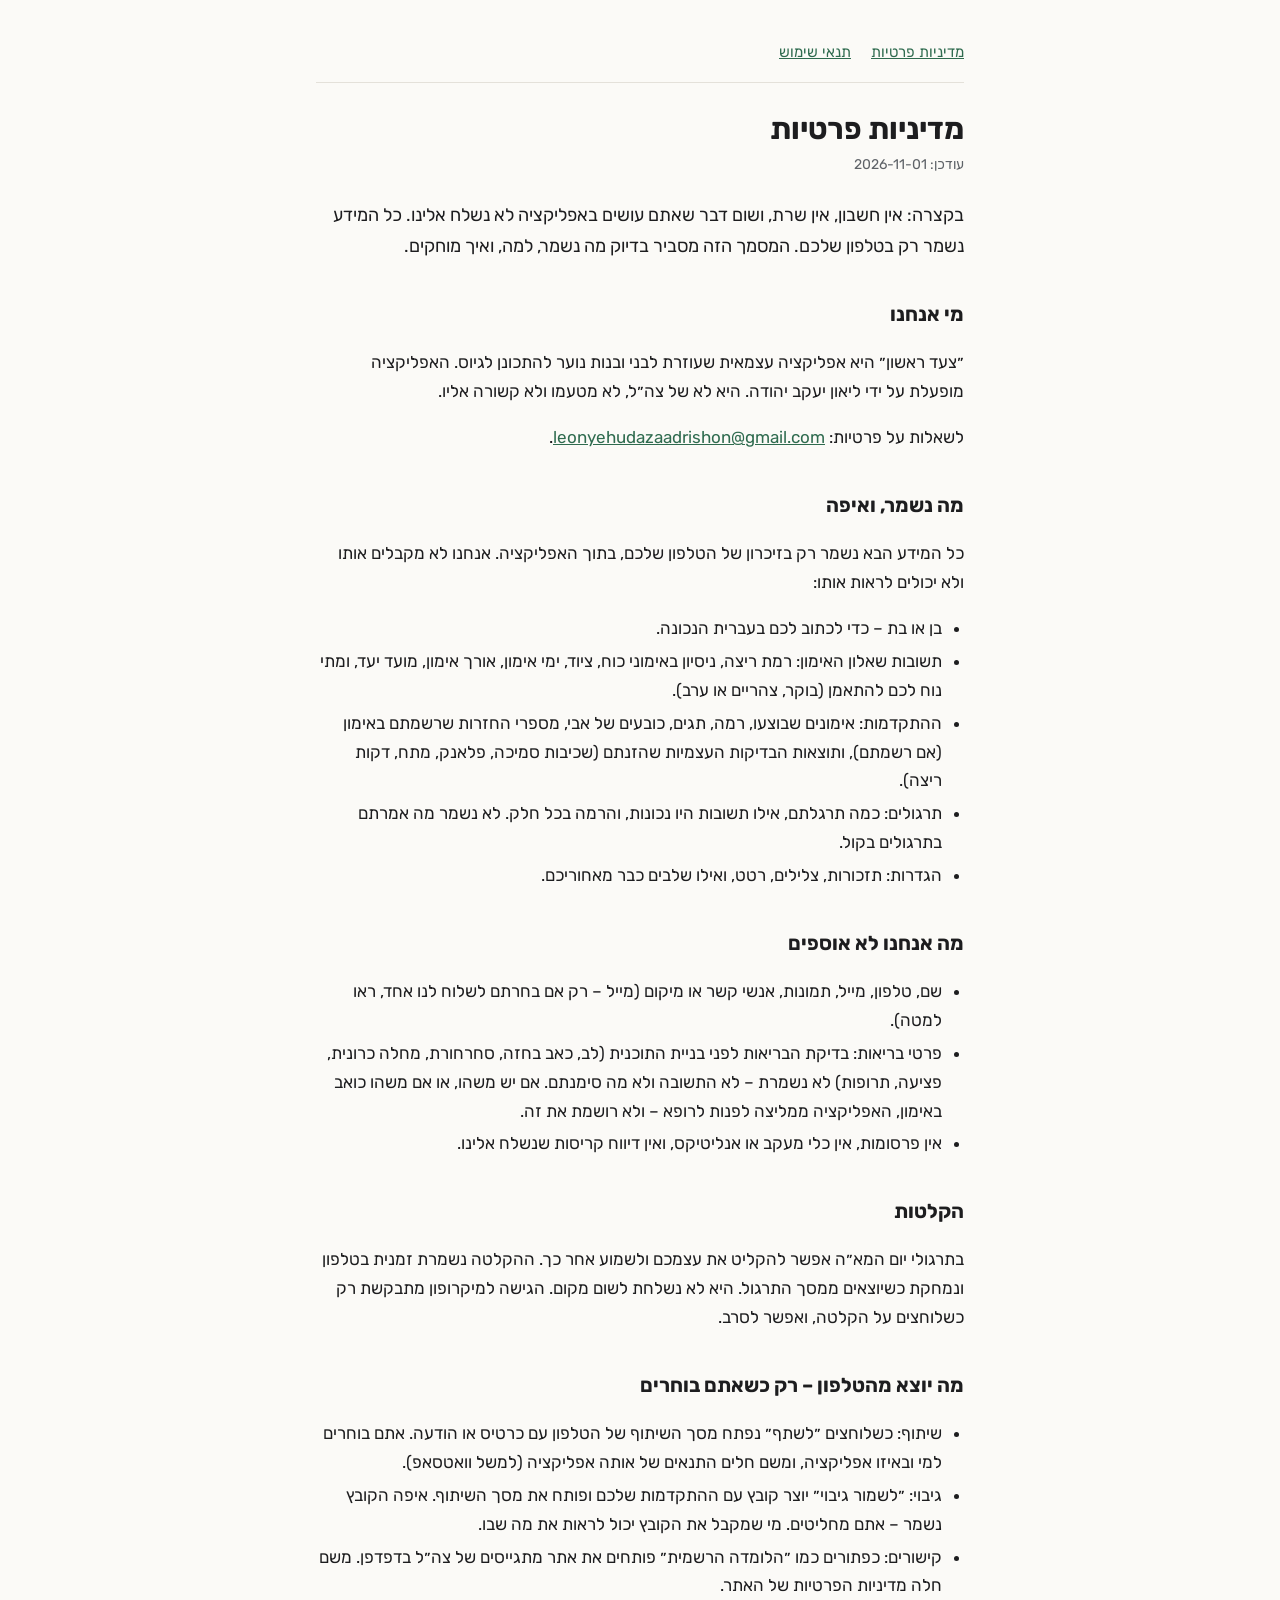
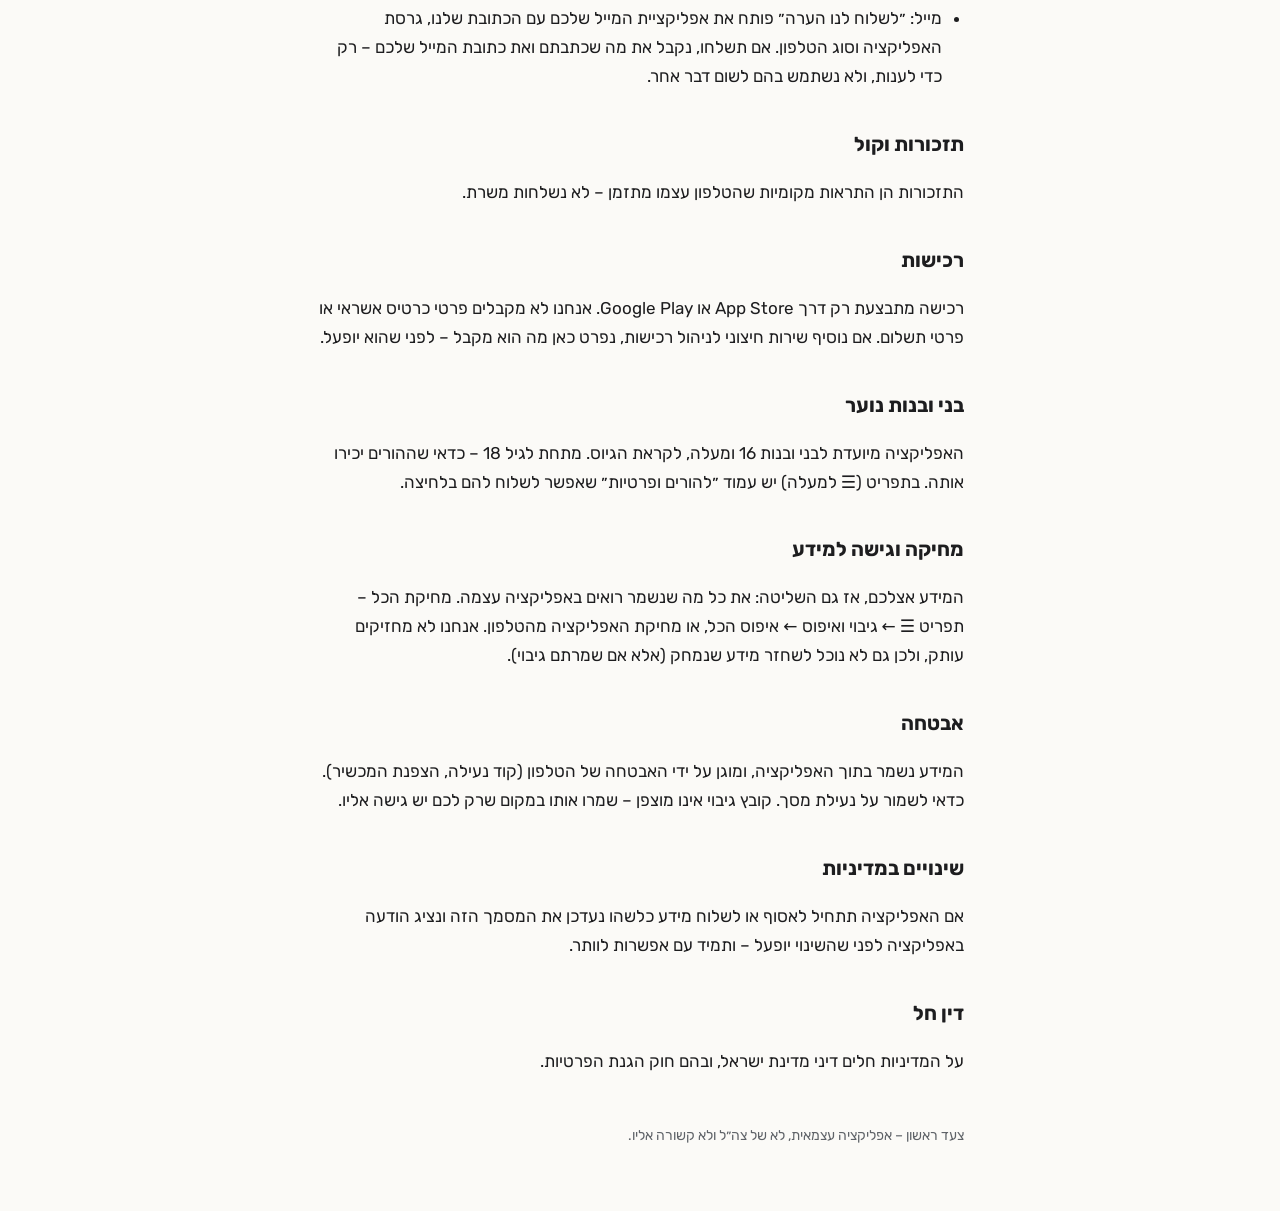
==== index.html @ a30f4726 "Add files via upload" ====
<!doctype html>
<!-- Generated from app/src/data/legal.ts by app/scripts/export-legal.ts – edit there, not here. -->
<html lang="he" dir="rtl">
<head>
<meta charset="utf-8">
<meta name="viewport" content="width=device-width, initial-scale=1">
<title>מדיניות פרטיות – צעד ראשון</title>
<link rel="preconnect" href="https://fonts.googleapis.com">
<link href="https://fonts.googleapis.com/css2?family=Rubik:wght@400;700&display=swap" rel="stylesheet">
<style>:root{--bg:#fbfaf7;--text:#1d1d1f;--muted:#5f6368;--line:#e4e1da;--accent:#2f6b4f}
@media (prefers-color-scheme:dark){:root{--bg:#141414;--text:#ececec;--muted:#a0a0a0;--line:#2c2c2c;--accent:#7fc4a1}}
*{box-sizing:border-box}body{margin:0;background:var(--bg);color:var(--text);font:17px/1.7 "Rubik",system-ui,sans-serif;overflow-wrap:anywhere}
main{max-width:680px;margin:0 auto;padding:40px 16px 64px}h1{font-size:30px;line-height:1.2;margin:0 0 6px}
h2{font-size:20px;margin:36px 0 8px}.meta{color:var(--muted);font-size:14px;margin:0 0 24px}.intro{font-size:18px}
nav{display:flex;gap:20px;font-size:15px;padding-bottom:16px;border-bottom:1px solid var(--line);margin-bottom:28px}
a{color:var(--accent)}ul{padding-inline-start:22px}li{margin:4px 0}footer{margin-top:48px;color:var(--muted);font-size:14px}</style>
</head>
<body>
<main>
<nav><a href="./">מדיניות פרטיות</a><a href="terms.html">תנאי שימוש</a></nav>
<h1>מדיניות פרטיות</h1>
<p class="meta">עודכן: 2026-11-01</p>
<p class="intro">בקצרה: אין חשבון, אין שרת, ושום דבר שאתם עושים באפליקציה לא נשלח אלינו. כל המידע נשמר רק בטלפון שלכם. המסמך הזה מסביר בדיוק מה נשמר, למה, ואיך מוחקים.</p>
<h2>מי אנחנו</h2>
<p>״צעד ראשון״ היא אפליקציה עצמאית שעוזרת לבני ובנות נוער להתכונן לגיוס. האפליקציה מופעלת על ידי ליאון יעקב יהודה. היא לא של צה״ל, לא מטעמו ולא קשורה אליו.</p>
<p>לשאלות על פרטיות: <a href="mailto:leonyehudazaadrishon@gmail.com">leonyehudazaadrishon@gmail.com</a>.</p>
<h2>מה נשמר, ואיפה</h2>
<p>כל המידע הבא נשמר רק בזיכרון של הטלפון שלכם, בתוך האפליקציה. אנחנו לא מקבלים אותו ולא יכולים לראות אותו:</p>
<ul><li>בן או בת – כדי לכתוב לכם בעברית הנכונה.</li><li>תשובות שאלון האימון: רמת ריצה, ניסיון באימוני כוח, ציוד, ימי אימון, אורך אימון, מועד יעד, ומתי נוח לכם להתאמן (בוקר, צהריים או ערב).</li><li>ההתקדמות: אימונים שבוצעו, רמה, תגים, כובעים של אבי, מספרי החזרות שרשמתם באימון (אם רשמתם), ותוצאות הבדיקות העצמיות שהזנתם (שכיבות סמיכה, פלאנק, מתח, דקות ריצה).</li><li>תרגולים: כמה תרגלתם, אילו תשובות היו נכונות, והרמה בכל חלק. לא נשמר מה אמרתם בתרגולים בקול.</li><li>הגדרות: תזכורות, צלילים, רטט, ואילו שלבים כבר מאחוריכם.</li></ul>
<h2>מה אנחנו לא אוספים</h2>
<ul><li>שם, טלפון, מייל, תמונות, אנשי קשר או מיקום (מייל – רק אם בחרתם לשלוח לנו אחד, ראו למטה).</li><li>פרטי בריאות: בדיקת הבריאות לפני בניית התוכנית (לב, כאב בחזה, סחרחורת, מחלה כרונית, פציעה, תרופות) לא נשמרת – לא התשובה ולא מה סימנתם. אם יש משהו, או אם משהו כואב באימון, האפליקציה ממליצה לפנות לרופא – ולא רושמת את זה.</li><li>אין פרסומות, אין כלי מעקב או אנליטיקס, ואין דיווח קריסות שנשלח אלינו.</li></ul>
<h2>הקלטות</h2>
<p>בתרגולי יום המא״ה אפשר להקליט את עצמכם ולשמוע אחר כך. ההקלטה נשמרת זמנית בטלפון ונמחקת כשיוצאים ממסך התרגול. היא לא נשלחת לשום מקום. הגישה למיקרופון מתבקשת רק כשלוחצים על הקלטה, ואפשר לסרב.</p>
<h2>מה יוצא מהטלפון – רק כשאתם בוחרים</h2>
<ul><li>שיתוף: כשלוחצים ״לשתף״ נפתח מסך השיתוף של הטלפון עם כרטיס או הודעה. אתם בוחרים למי ובאיזו אפליקציה, ומשם חלים התנאים של אותה אפליקציה (למשל וואטסאפ).</li><li>גיבוי: ״לשמור גיבוי״ יוצר קובץ עם ההתקדמות שלכם ופותח את מסך השיתוף. איפה הקובץ נשמר – אתם מחליטים. מי שמקבל את הקובץ יכול לראות את מה שבו.</li><li>קישורים: כפתורים כמו ״הלומדה הרשמית״ פותחים את אתר מתגייסים של צה״ל בדפדפן. משם חלה מדיניות הפרטיות של האתר.</li><li>מייל: ״לשלוח לנו הערה״ פותח את אפליקציית המייל שלכם עם הכתובת שלנו, גרסת האפליקציה וסוג הטלפון. אם תשלחו, נקבל את מה שכתבתם ואת כתובת המייל שלכם – רק כדי לענות, ולא נשתמש בהם לשום דבר אחר.</li></ul>
<h2>תזכורות וקול</h2>
<p>התזכורות הן התראות מקומיות שהטלפון עצמו מתזמן – לא נשלחות משרת.</p>
<h2>רכישות</h2>
<p>רכישה מתבצעת רק דרך App Store או Google Play. אנחנו לא מקבלים פרטי כרטיס אשראי או פרטי תשלום. אם נוסיף שירות חיצוני לניהול רכישות, נפרט כאן מה הוא מקבל – לפני שהוא יופעל.</p>
<h2>בני ובנות נוער</h2>
<p>האפליקציה מיועדת לבני ובנות 16 ומעלה, לקראת הגיוס. מתחת לגיל 18 – כדאי שההורים יכירו אותה. בתפריט (☰ למעלה) יש עמוד ״להורים ופרטיות״ שאפשר לשלוח להם בלחיצה.</p>
<h2>מחיקה וגישה למידע</h2>
<p>המידע אצלכם, אז גם השליטה: את כל מה שנשמר רואים באפליקציה עצמה. מחיקת הכל – תפריט ☰ ← גיבוי ואיפוס ← איפוס הכל, או מחיקת האפליקציה מהטלפון. אנחנו לא מחזיקים עותק, ולכן גם לא נוכל לשחזר מידע שנמחק (אלא אם שמרתם גיבוי).</p>
<h2>אבטחה</h2>
<p>המידע נשמר בתוך האפליקציה, ומוגן על ידי האבטחה של הטלפון (קוד נעילה, הצפנת המכשיר). כדאי לשמור על נעילת מסך. קובץ גיבוי אינו מוצפן – שמרו אותו במקום שרק לכם יש גישה אליו.</p>
<h2>שינויים במדיניות</h2>
<p>אם האפליקציה תתחיל לאסוף או לשלוח מידע כלשהו נעדכן את המסמך הזה ונציג הודעה באפליקציה לפני שהשינוי יופעל – ותמיד עם אפשרות לוותר.</p>
<h2>דין חל</h2>
<p>על המדיניות חלים דיני מדינת ישראל, ובהם חוק הגנת הפרטיות.</p>
<footer>צעד ראשון – אפליקציה עצמאית, לא של צה״ל ולא קשורה אליו.</footer>
</main>
</body>
</html>
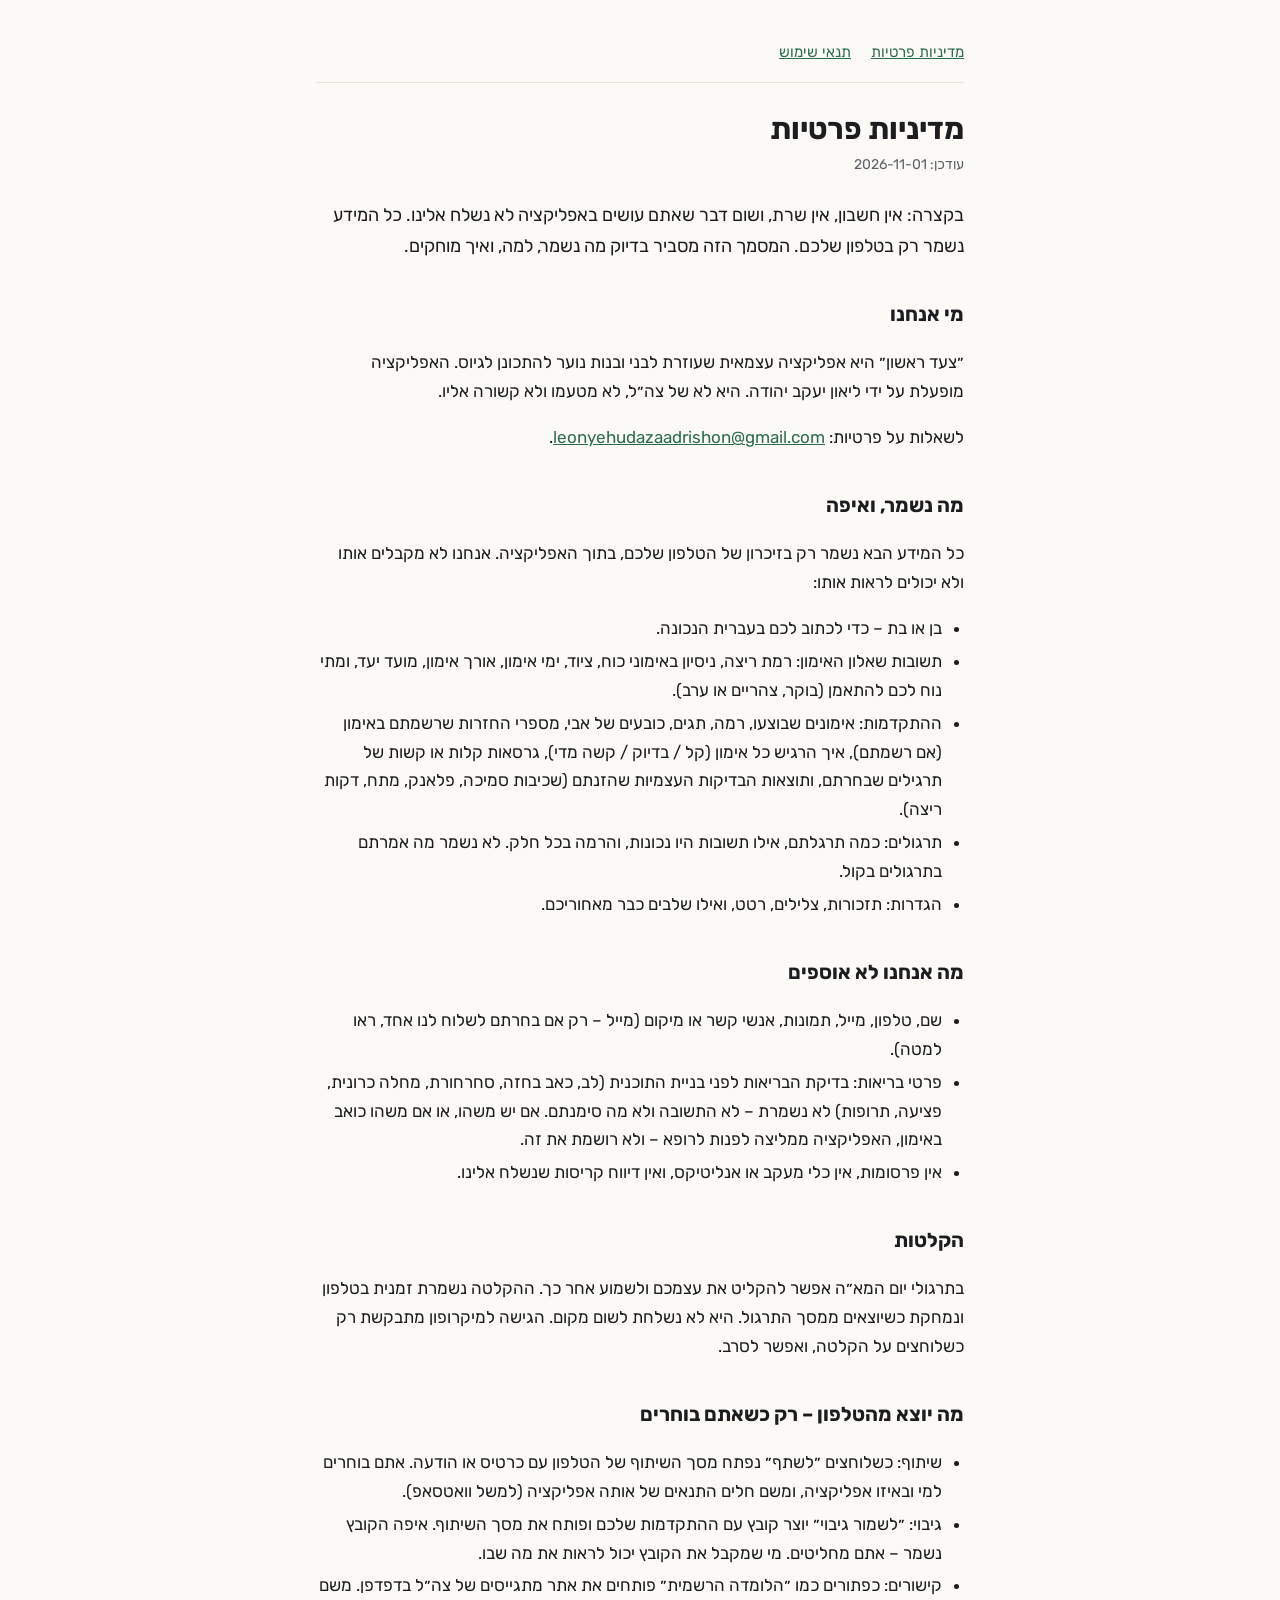
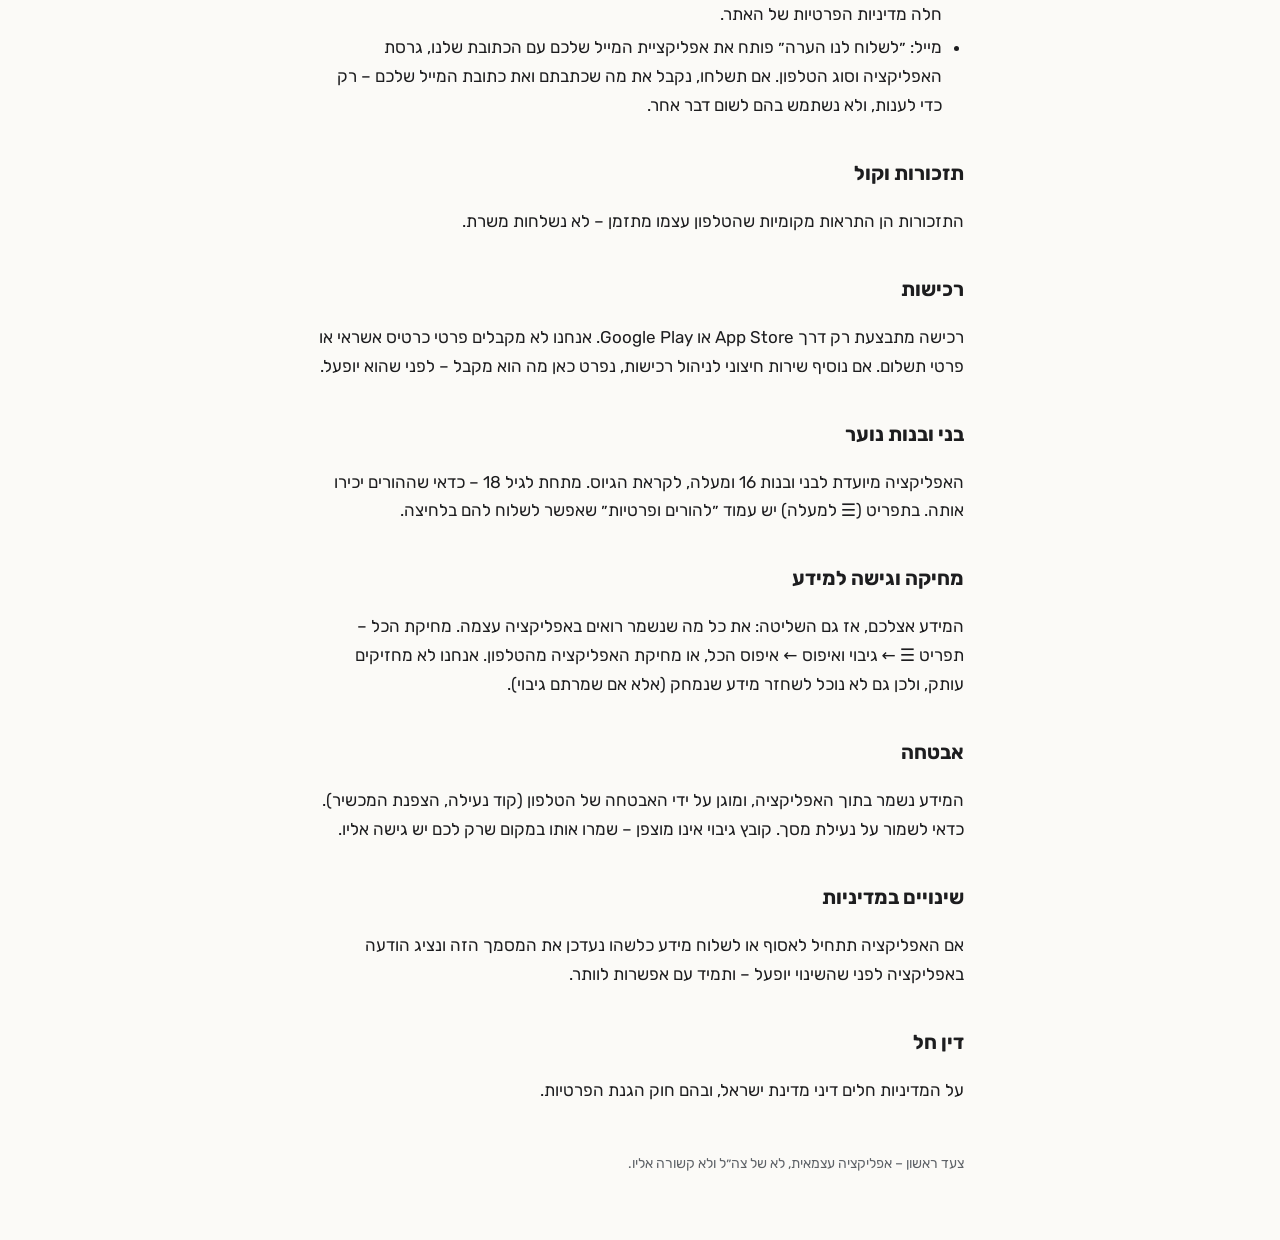
==== commit df85c950: "Add files via upload" ====
--- a/index.html
+++ b/index.html
@@ -26,7 +26,7 @@
 <p>לשאלות על פרטיות: <a href="mailto:leonyehudazaadrishon@gmail.com">leonyehudazaadrishon@gmail.com</a>.</p>
 <h2>מה נשמר, ואיפה</h2>
 <p>כל המידע הבא נשמר רק בזיכרון של הטלפון שלכם, בתוך האפליקציה. אנחנו לא מקבלים אותו ולא יכולים לראות אותו:</p>
-<ul><li>בן או בת – כדי לכתוב לכם בעברית הנכונה.</li><li>תשובות שאלון האימון: רמת ריצה, ניסיון באימוני כוח, ציוד, ימי אימון, אורך אימון, מועד יעד, ומתי נוח לכם להתאמן (בוקר, צהריים או ערב).</li><li>ההתקדמות: אימונים שבוצעו, רמה, תגים, כובעים של אבי, מספרי החזרות שרשמתם באימון (אם רשמתם), ותוצאות הבדיקות העצמיות שהזנתם (שכיבות סמיכה, פלאנק, מתח, דקות ריצה).</li><li>תרגולים: כמה תרגלתם, אילו תשובות היו נכונות, והרמה בכל חלק. לא נשמר מה אמרתם בתרגולים בקול.</li><li>הגדרות: תזכורות, צלילים, רטט, ואילו שלבים כבר מאחוריכם.</li></ul>
+<ul><li>בן או בת – כדי לכתוב לכם בעברית הנכונה.</li><li>תשובות שאלון האימון: רמת ריצה, ניסיון באימוני כוח, ציוד, ימי אימון, אורך אימון, מועד יעד, ומתי נוח לכם להתאמן (בוקר, צהריים או ערב).</li><li>ההתקדמות: אימונים שבוצעו, רמה, תגים, כובעים של אבי, מספרי החזרות שרשמתם באימון (אם רשמתם), איך הרגיש כל אימון (קל / בדיוק / קשה מדי), גרסאות קלות או קשות של תרגילים שבחרתם, ותוצאות הבדיקות העצמיות שהזנתם (שכיבות סמיכה, פלאנק, מתח, דקות ריצה).</li><li>תרגולים: כמה תרגלתם, אילו תשובות היו נכונות, והרמה בכל חלק. לא נשמר מה אמרתם בתרגולים בקול.</li><li>הגדרות: תזכורות, צלילים, רטט, ואילו שלבים כבר מאחוריכם.</li></ul>
 <h2>מה אנחנו לא אוספים</h2>
 <ul><li>שם, טלפון, מייל, תמונות, אנשי קשר או מיקום (מייל – רק אם בחרתם לשלוח לנו אחד, ראו למטה).</li><li>פרטי בריאות: בדיקת הבריאות לפני בניית התוכנית (לב, כאב בחזה, סחרחורת, מחלה כרונית, פציעה, תרופות) לא נשמרת – לא התשובה ולא מה סימנתם. אם יש משהו, או אם משהו כואב באימון, האפליקציה ממליצה לפנות לרופא – ולא רושמת את זה.</li><li>אין פרסומות, אין כלי מעקב או אנליטיקס, ואין דיווח קריסות שנשלח אלינו.</li></ul>
 <h2>הקלטות</h2>
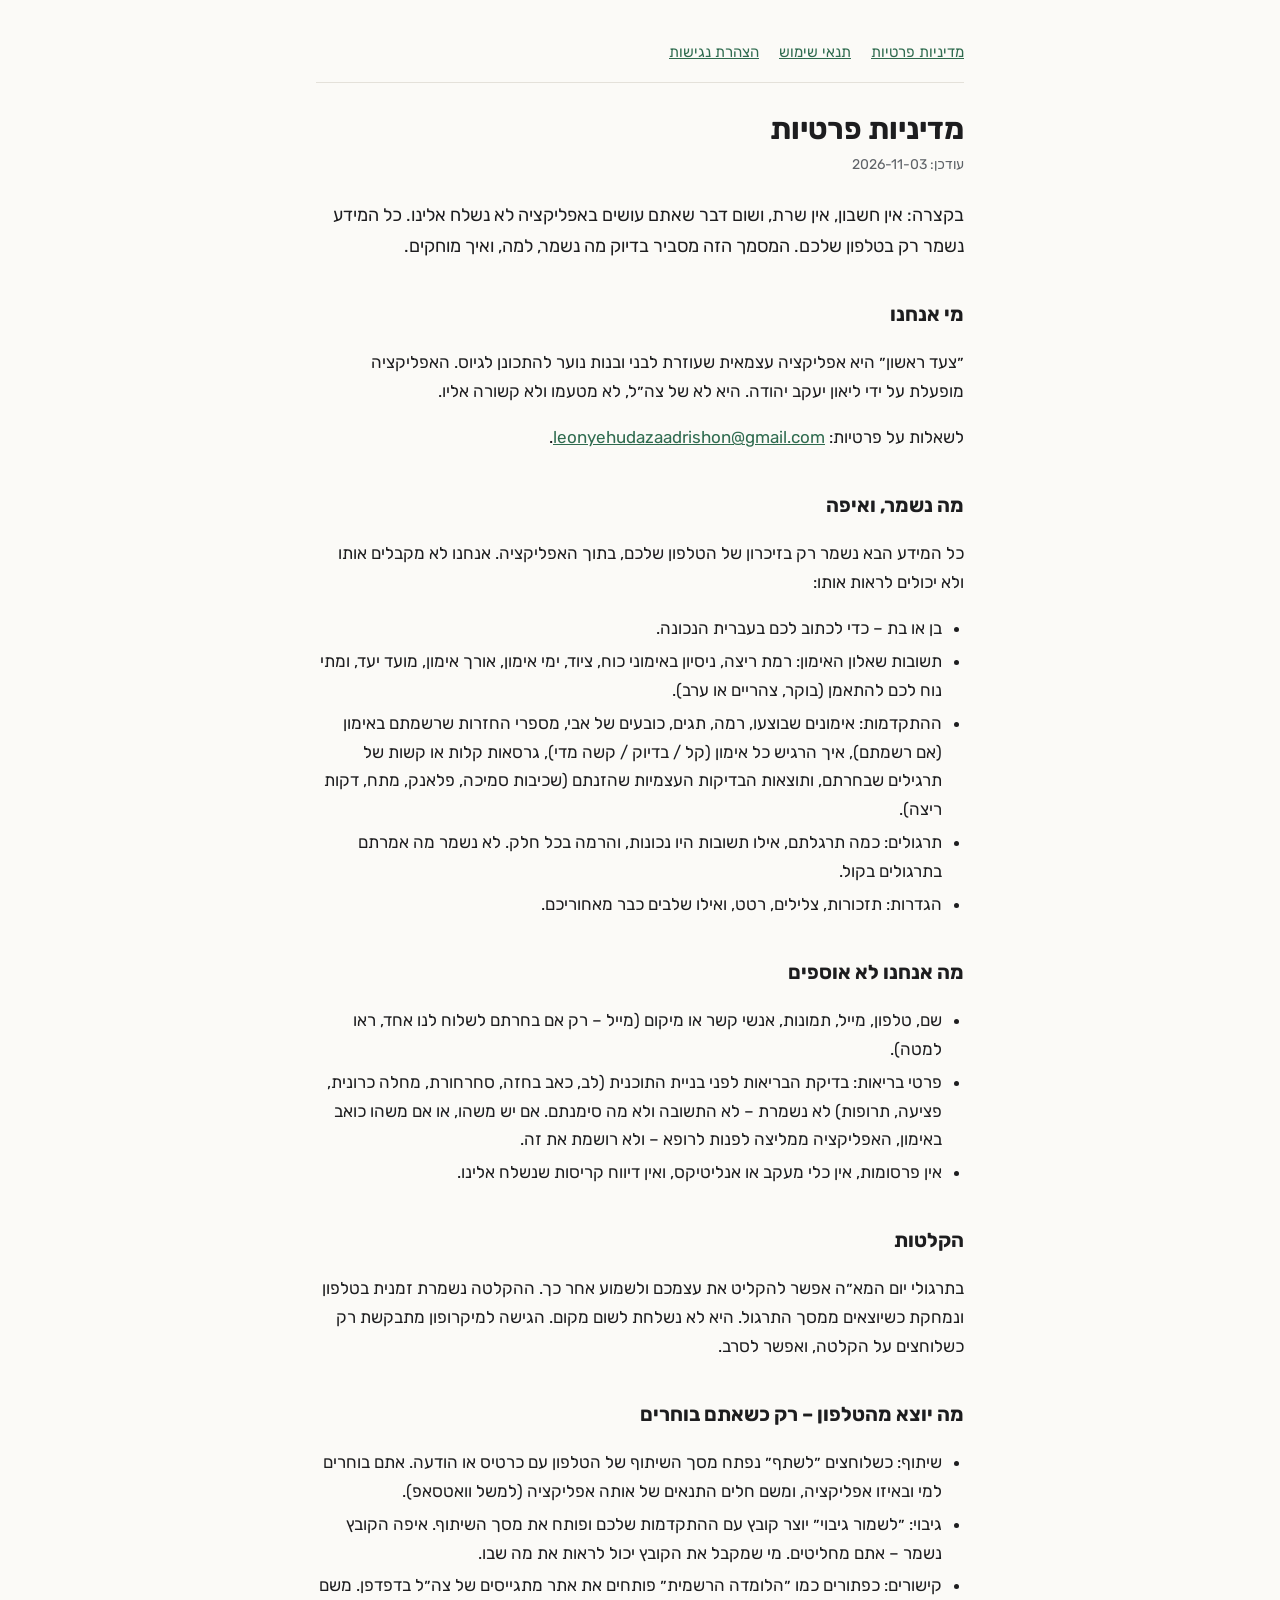
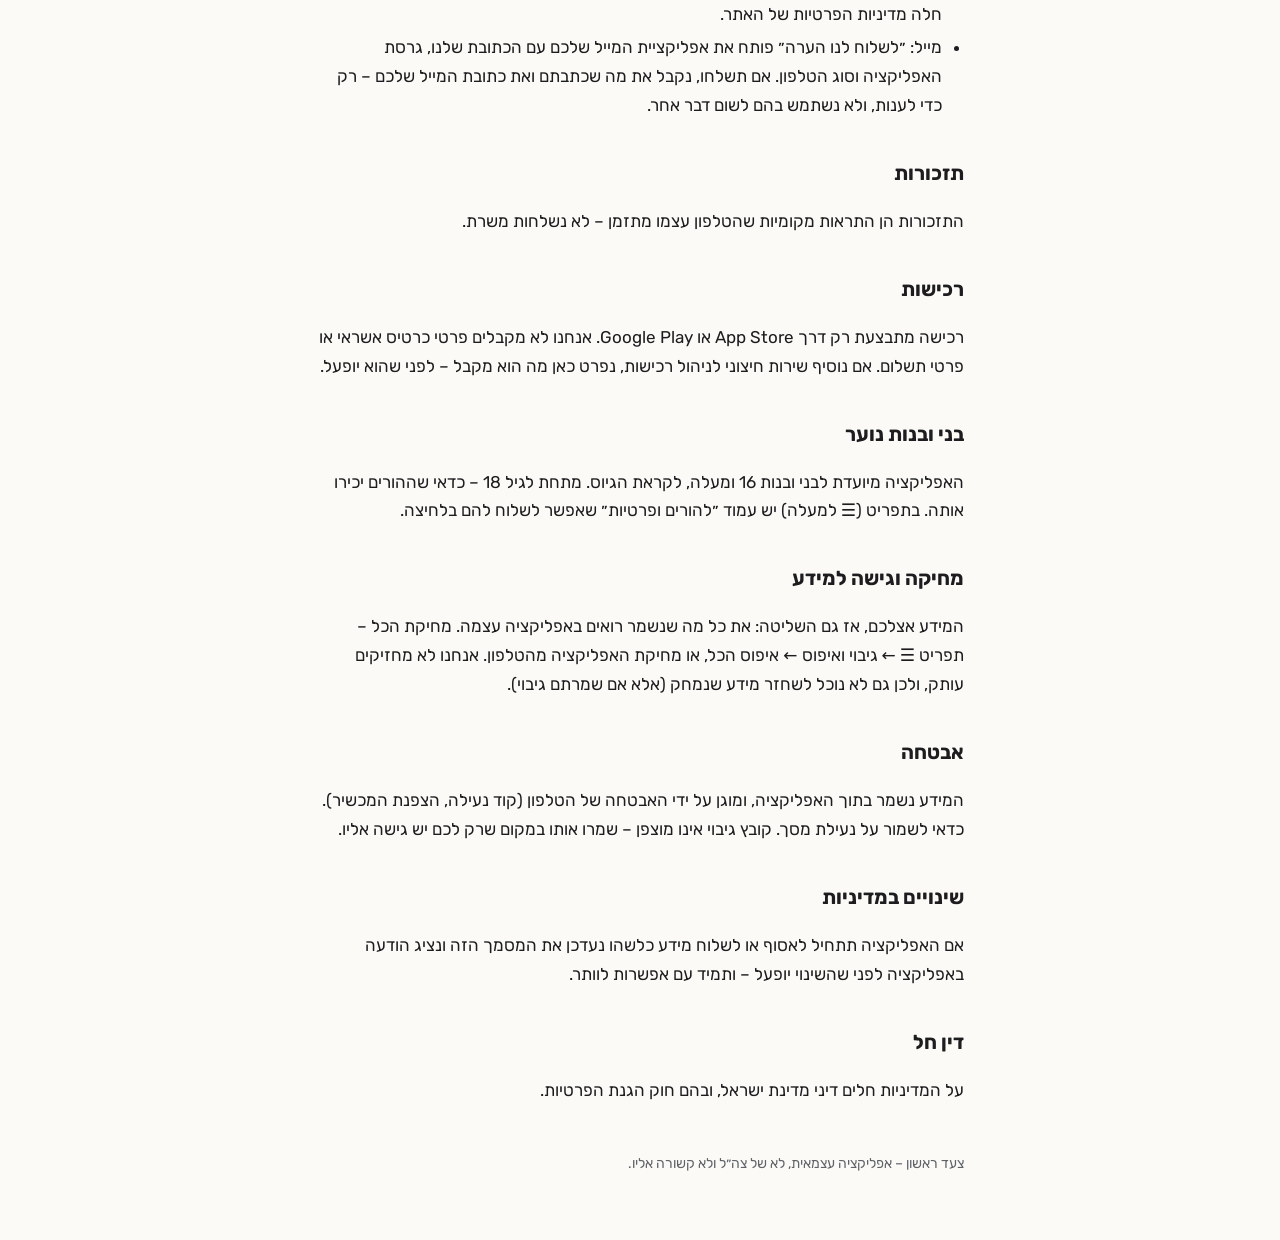
==== commit 63a7d2e2: "Add files via upload" ====
--- a/index.html
+++ b/index.html
@@ -17,9 +17,9 @@
 </head>
 <body>
 <main>
-<nav><a href="./">מדיניות פרטיות</a><a href="terms.html">תנאי שימוש</a></nav>
+<nav><a href="./">מדיניות פרטיות</a><a href="terms.html">תנאי שימוש</a><a href="accessibility.html">הצהרת נגישות</a></nav>
 <h1>מדיניות פרטיות</h1>
-<p class="meta">עודכן: 2026-11-01</p>
+<p class="meta">עודכן: 2026-11-03</p>
 <p class="intro">בקצרה: אין חשבון, אין שרת, ושום דבר שאתם עושים באפליקציה לא נשלח אלינו. כל המידע נשמר רק בטלפון שלכם. המסמך הזה מסביר בדיוק מה נשמר, למה, ואיך מוחקים.</p>
 <h2>מי אנחנו</h2>
 <p>״צעד ראשון״ היא אפליקציה עצמאית שעוזרת לבני ובנות נוער להתכונן לגיוס. האפליקציה מופעלת על ידי ליאון יעקב יהודה. היא לא של צה״ל, לא מטעמו ולא קשורה אליו.</p>
@@ -33,7 +33,7 @@
 <p>בתרגולי יום המא״ה אפשר להקליט את עצמכם ולשמוע אחר כך. ההקלטה נשמרת זמנית בטלפון ונמחקת כשיוצאים ממסך התרגול. היא לא נשלחת לשום מקום. הגישה למיקרופון מתבקשת רק כשלוחצים על הקלטה, ואפשר לסרב.</p>
 <h2>מה יוצא מהטלפון – רק כשאתם בוחרים</h2>
 <ul><li>שיתוף: כשלוחצים ״לשתף״ נפתח מסך השיתוף של הטלפון עם כרטיס או הודעה. אתם בוחרים למי ובאיזו אפליקציה, ומשם חלים התנאים של אותה אפליקציה (למשל וואטסאפ).</li><li>גיבוי: ״לשמור גיבוי״ יוצר קובץ עם ההתקדמות שלכם ופותח את מסך השיתוף. איפה הקובץ נשמר – אתם מחליטים. מי שמקבל את הקובץ יכול לראות את מה שבו.</li><li>קישורים: כפתורים כמו ״הלומדה הרשמית״ פותחים את אתר מתגייסים של צה״ל בדפדפן. משם חלה מדיניות הפרטיות של האתר.</li><li>מייל: ״לשלוח לנו הערה״ פותח את אפליקציית המייל שלכם עם הכתובת שלנו, גרסת האפליקציה וסוג הטלפון. אם תשלחו, נקבל את מה שכתבתם ואת כתובת המייל שלכם – רק כדי לענות, ולא נשתמש בהם לשום דבר אחר.</li></ul>
-<h2>תזכורות וקול</h2>
+<h2>תזכורות</h2>
 <p>התזכורות הן התראות מקומיות שהטלפון עצמו מתזמן – לא נשלחות משרת.</p>
 <h2>רכישות</h2>
 <p>רכישה מתבצעת רק דרך App Store או Google Play. אנחנו לא מקבלים פרטי כרטיס אשראי או פרטי תשלום. אם נוסיף שירות חיצוני לניהול רכישות, נפרט כאן מה הוא מקבל – לפני שהוא יופעל.</p>
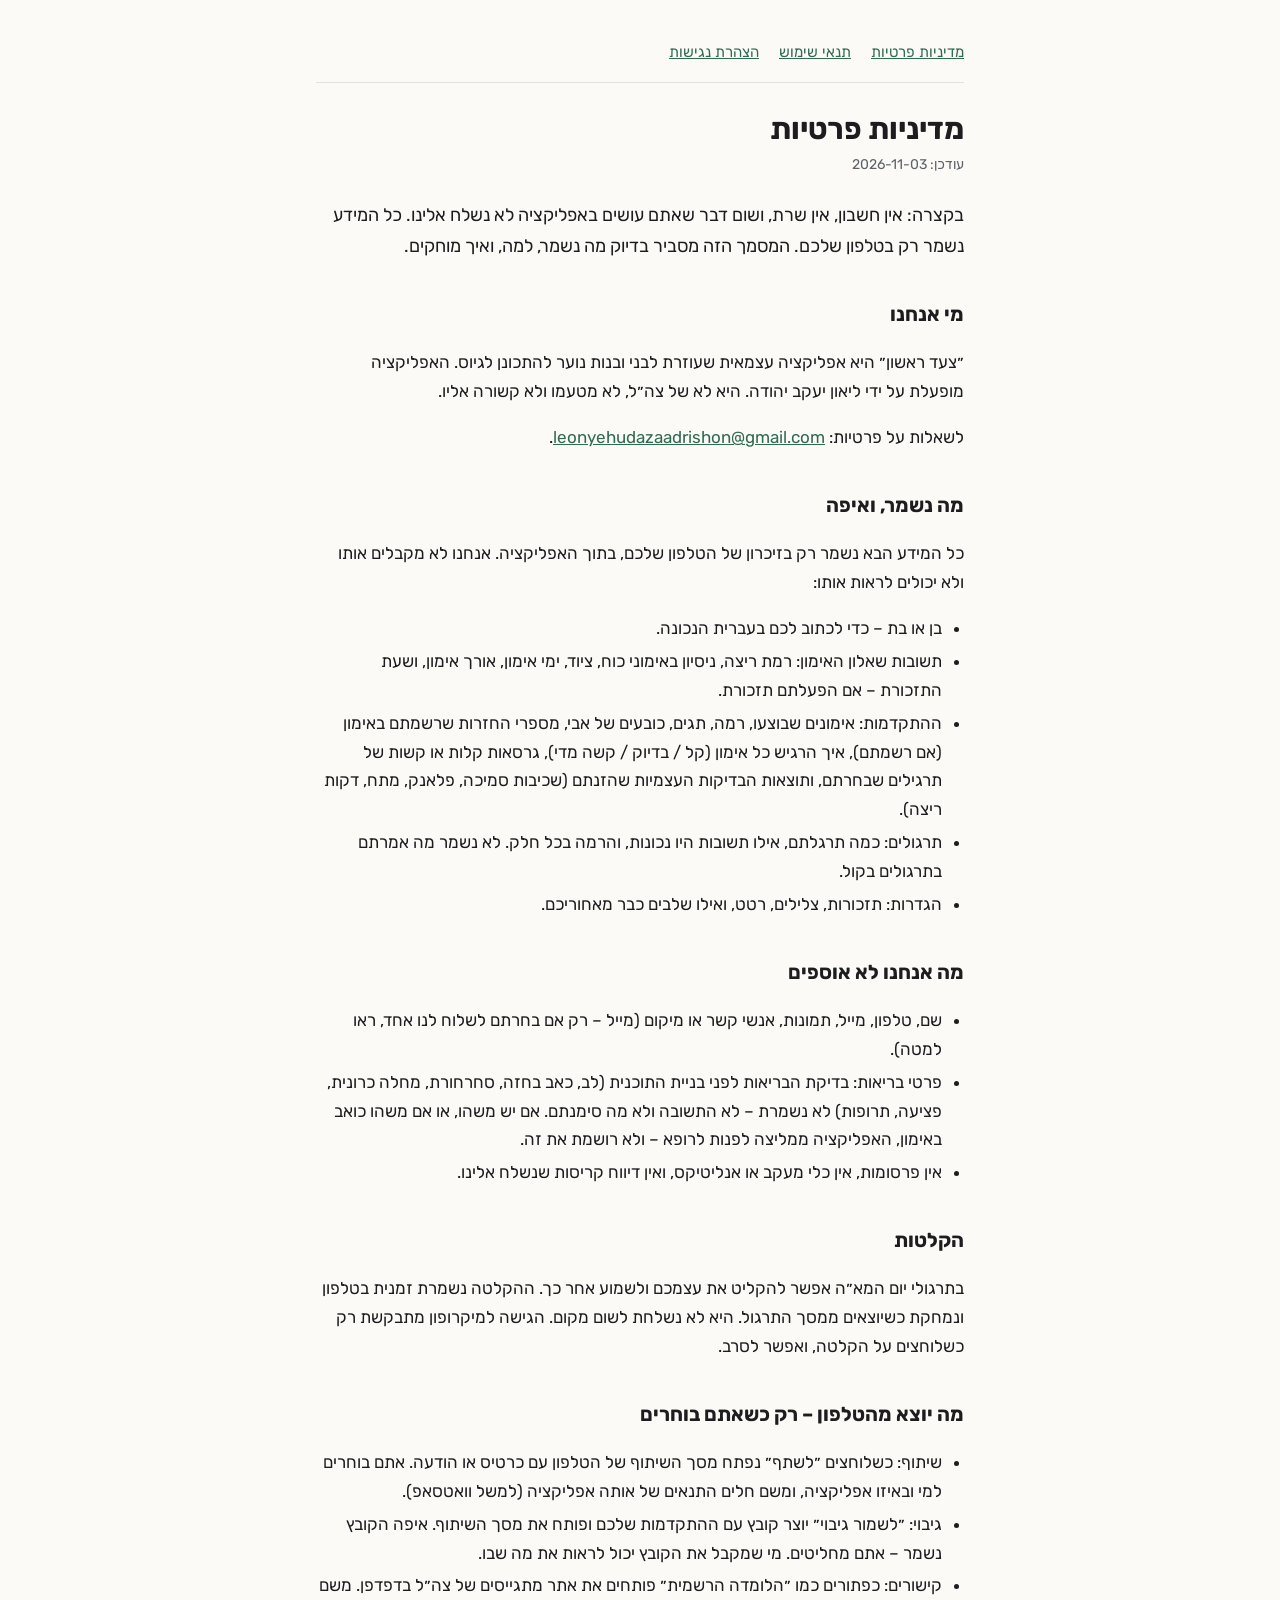
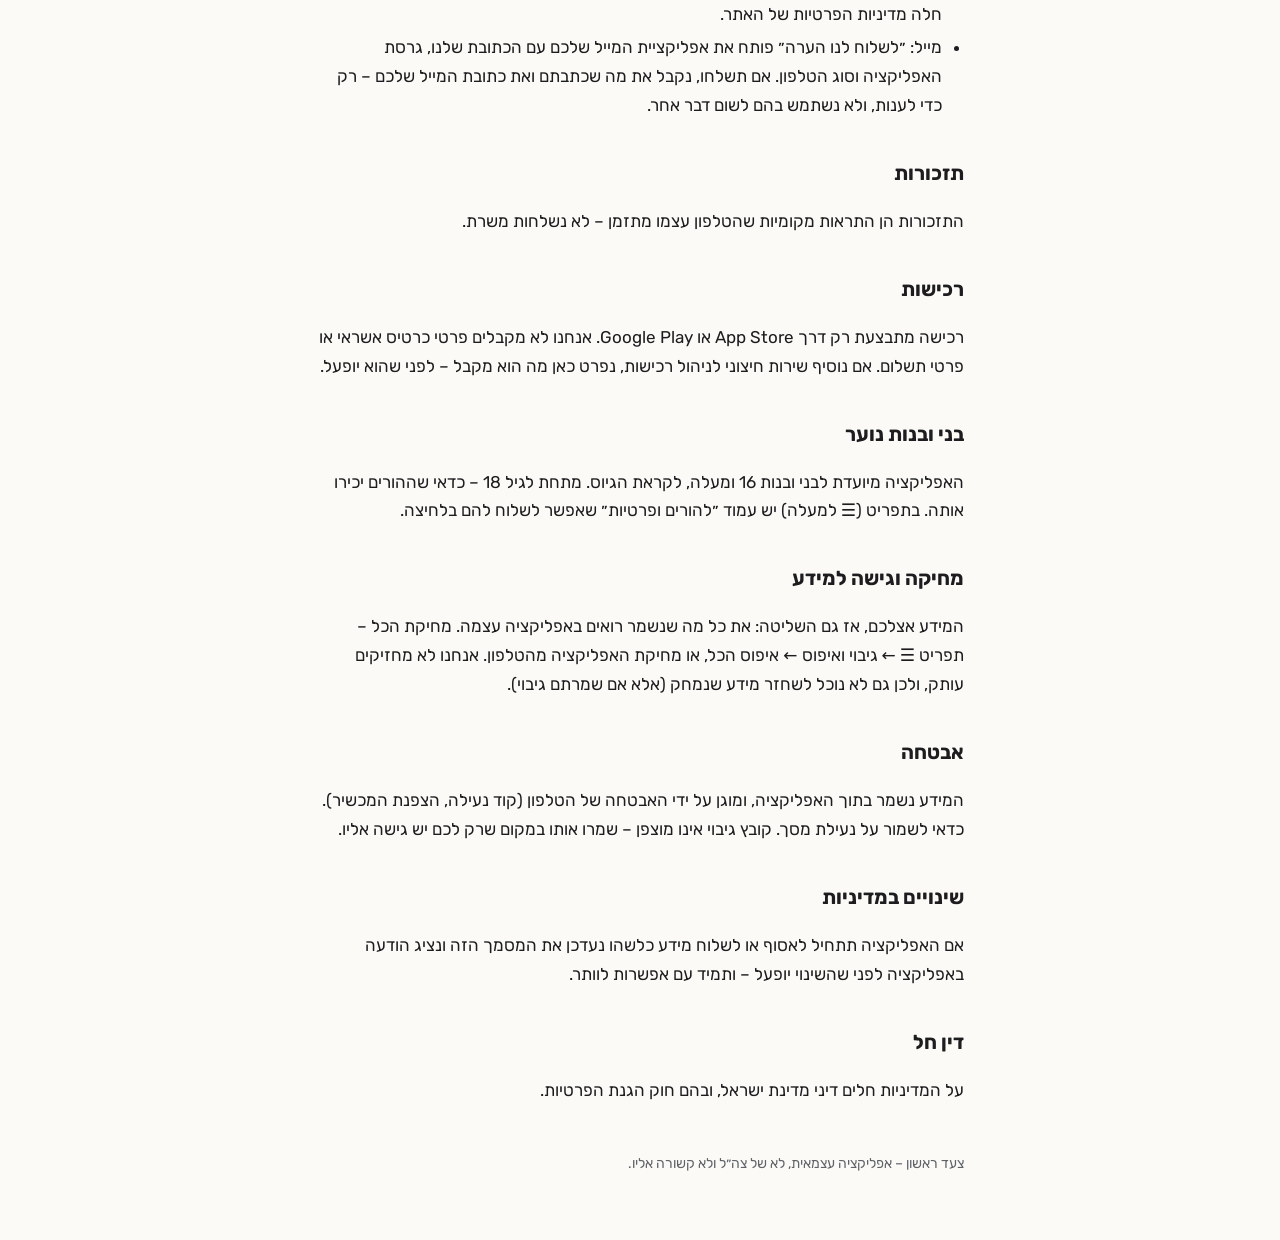
==== commit 22c48c9d: "Add files via upload" ====
--- a/index.html
+++ b/index.html
@@ -1,53 +1,53 @@
-<!doctype html>
-<!-- Generated from app/src/data/legal.ts by app/scripts/export-legal.ts – edit there, not here. -->
-<html lang="he" dir="rtl">
-<head>
-<meta charset="utf-8">
-<meta name="viewport" content="width=device-width, initial-scale=1">
-<title>מדיניות פרטיות – צעד ראשון</title>
-<link rel="preconnect" href="https://fonts.googleapis.com">
-<link href="https://fonts.googleapis.com/css2?family=Rubik:wght@400;700&display=swap" rel="stylesheet">
-<style>:root{--bg:#fbfaf7;--text:#1d1d1f;--muted:#5f6368;--line:#e4e1da;--accent:#2f6b4f}
-@media (prefers-color-scheme:dark){:root{--bg:#141414;--text:#ececec;--muted:#a0a0a0;--line:#2c2c2c;--accent:#7fc4a1}}
-*{box-sizing:border-box}body{margin:0;background:var(--bg);color:var(--text);font:17px/1.7 "Rubik",system-ui,sans-serif;overflow-wrap:anywhere}
-main{max-width:680px;margin:0 auto;padding:40px 16px 64px}h1{font-size:30px;line-height:1.2;margin:0 0 6px}
-h2{font-size:20px;margin:36px 0 8px}.meta{color:var(--muted);font-size:14px;margin:0 0 24px}.intro{font-size:18px}
-nav{display:flex;gap:20px;font-size:15px;padding-bottom:16px;border-bottom:1px solid var(--line);margin-bottom:28px}
-a{color:var(--accent)}ul{padding-inline-start:22px}li{margin:4px 0}footer{margin-top:48px;color:var(--muted);font-size:14px}</style>
-</head>
-<body>
-<main>
-<nav><a href="./">מדיניות פרטיות</a><a href="terms.html">תנאי שימוש</a><a href="accessibility.html">הצהרת נגישות</a></nav>
-<h1>מדיניות פרטיות</h1>
-<p class="meta">עודכן: 2026-11-03</p>
-<p class="intro">בקצרה: אין חשבון, אין שרת, ושום דבר שאתם עושים באפליקציה לא נשלח אלינו. כל המידע נשמר רק בטלפון שלכם. המסמך הזה מסביר בדיוק מה נשמר, למה, ואיך מוחקים.</p>
-<h2>מי אנחנו</h2>
-<p>״צעד ראשון״ היא אפליקציה עצמאית שעוזרת לבני ובנות נוער להתכונן לגיוס. האפליקציה מופעלת על ידי ליאון יעקב יהודה. היא לא של צה״ל, לא מטעמו ולא קשורה אליו.</p>
-<p>לשאלות על פרטיות: <a href="mailto:leonyehudazaadrishon@gmail.com">leonyehudazaadrishon@gmail.com</a>.</p>
-<h2>מה נשמר, ואיפה</h2>
-<p>כל המידע הבא נשמר רק בזיכרון של הטלפון שלכם, בתוך האפליקציה. אנחנו לא מקבלים אותו ולא יכולים לראות אותו:</p>
-<ul><li>בן או בת – כדי לכתוב לכם בעברית הנכונה.</li><li>תשובות שאלון האימון: רמת ריצה, ניסיון באימוני כוח, ציוד, ימי אימון, אורך אימון, מועד יעד, ומתי נוח לכם להתאמן (בוקר, צהריים או ערב).</li><li>ההתקדמות: אימונים שבוצעו, רמה, תגים, כובעים של אבי, מספרי החזרות שרשמתם באימון (אם רשמתם), איך הרגיש כל אימון (קל / בדיוק / קשה מדי), גרסאות קלות או קשות של תרגילים שבחרתם, ותוצאות הבדיקות העצמיות שהזנתם (שכיבות סמיכה, פלאנק, מתח, דקות ריצה).</li><li>תרגולים: כמה תרגלתם, אילו תשובות היו נכונות, והרמה בכל חלק. לא נשמר מה אמרתם בתרגולים בקול.</li><li>הגדרות: תזכורות, צלילים, רטט, ואילו שלבים כבר מאחוריכם.</li></ul>
-<h2>מה אנחנו לא אוספים</h2>
-<ul><li>שם, טלפון, מייל, תמונות, אנשי קשר או מיקום (מייל – רק אם בחרתם לשלוח לנו אחד, ראו למטה).</li><li>פרטי בריאות: בדיקת הבריאות לפני בניית התוכנית (לב, כאב בחזה, סחרחורת, מחלה כרונית, פציעה, תרופות) לא נשמרת – לא התשובה ולא מה סימנתם. אם יש משהו, או אם משהו כואב באימון, האפליקציה ממליצה לפנות לרופא – ולא רושמת את זה.</li><li>אין פרסומות, אין כלי מעקב או אנליטיקס, ואין דיווח קריסות שנשלח אלינו.</li></ul>
-<h2>הקלטות</h2>
-<p>בתרגולי יום המא״ה אפשר להקליט את עצמכם ולשמוע אחר כך. ההקלטה נשמרת זמנית בטלפון ונמחקת כשיוצאים ממסך התרגול. היא לא נשלחת לשום מקום. הגישה למיקרופון מתבקשת רק כשלוחצים על הקלטה, ואפשר לסרב.</p>
-<h2>מה יוצא מהטלפון – רק כשאתם בוחרים</h2>
-<ul><li>שיתוף: כשלוחצים ״לשתף״ נפתח מסך השיתוף של הטלפון עם כרטיס או הודעה. אתם בוחרים למי ובאיזו אפליקציה, ומשם חלים התנאים של אותה אפליקציה (למשל וואטסאפ).</li><li>גיבוי: ״לשמור גיבוי״ יוצר קובץ עם ההתקדמות שלכם ופותח את מסך השיתוף. איפה הקובץ נשמר – אתם מחליטים. מי שמקבל את הקובץ יכול לראות את מה שבו.</li><li>קישורים: כפתורים כמו ״הלומדה הרשמית״ פותחים את אתר מתגייסים של צה״ל בדפדפן. משם חלה מדיניות הפרטיות של האתר.</li><li>מייל: ״לשלוח לנו הערה״ פותח את אפליקציית המייל שלכם עם הכתובת שלנו, גרסת האפליקציה וסוג הטלפון. אם תשלחו, נקבל את מה שכתבתם ואת כתובת המייל שלכם – רק כדי לענות, ולא נשתמש בהם לשום דבר אחר.</li></ul>
-<h2>תזכורות</h2>
-<p>התזכורות הן התראות מקומיות שהטלפון עצמו מתזמן – לא נשלחות משרת.</p>
-<h2>רכישות</h2>
-<p>רכישה מתבצעת רק דרך App Store או Google Play. אנחנו לא מקבלים פרטי כרטיס אשראי או פרטי תשלום. אם נוסיף שירות חיצוני לניהול רכישות, נפרט כאן מה הוא מקבל – לפני שהוא יופעל.</p>
-<h2>בני ובנות נוער</h2>
-<p>האפליקציה מיועדת לבני ובנות 16 ומעלה, לקראת הגיוס. מתחת לגיל 18 – כדאי שההורים יכירו אותה. בתפריט (☰ למעלה) יש עמוד ״להורים ופרטיות״ שאפשר לשלוח להם בלחיצה.</p>
-<h2>מחיקה וגישה למידע</h2>
-<p>המידע אצלכם, אז גם השליטה: את כל מה שנשמר רואים באפליקציה עצמה. מחיקת הכל – תפריט ☰ ← גיבוי ואיפוס ← איפוס הכל, או מחיקת האפליקציה מהטלפון. אנחנו לא מחזיקים עותק, ולכן גם לא נוכל לשחזר מידע שנמחק (אלא אם שמרתם גיבוי).</p>
-<h2>אבטחה</h2>
-<p>המידע נשמר בתוך האפליקציה, ומוגן על ידי האבטחה של הטלפון (קוד נעילה, הצפנת המכשיר). כדאי לשמור על נעילת מסך. קובץ גיבוי אינו מוצפן – שמרו אותו במקום שרק לכם יש גישה אליו.</p>
-<h2>שינויים במדיניות</h2>
-<p>אם האפליקציה תתחיל לאסוף או לשלוח מידע כלשהו נעדכן את המסמך הזה ונציג הודעה באפליקציה לפני שהשינוי יופעל – ותמיד עם אפשרות לוותר.</p>
-<h2>דין חל</h2>
-<p>על המדיניות חלים דיני מדינת ישראל, ובהם חוק הגנת הפרטיות.</p>
-<footer>צעד ראשון – אפליקציה עצמאית, לא של צה״ל ולא קשורה אליו.</footer>
-</main>
-</body>
-</html>
+<!doctype html>
+<!-- Generated from app/src/data/legal.ts by app/scripts/export-legal.ts – edit there, not here. -->
+<html lang="he" dir="rtl">
+<head>
+<meta charset="utf-8">
+<meta name="viewport" content="width=device-width, initial-scale=1">
+<title>מדיניות פרטיות – צעד ראשון</title>
+<link rel="preconnect" href="https://fonts.googleapis.com">
+<link href="https://fonts.googleapis.com/css2?family=Rubik:wght@400;700&display=swap" rel="stylesheet">
+<style>:root{--bg:#fbfaf7;--text:#1d1d1f;--muted:#5f6368;--line:#e4e1da;--accent:#2f6b4f}
+@media (prefers-color-scheme:dark){:root{--bg:#141414;--text:#ececec;--muted:#a0a0a0;--line:#2c2c2c;--accent:#7fc4a1}}
+*{box-sizing:border-box}body{margin:0;background:var(--bg);color:var(--text);font:17px/1.7 "Rubik",system-ui,sans-serif;overflow-wrap:anywhere}
+main{max-width:680px;margin:0 auto;padding:40px 16px 64px}h1{font-size:30px;line-height:1.2;margin:0 0 6px}
+h2{font-size:20px;margin:36px 0 8px}.meta{color:var(--muted);font-size:14px;margin:0 0 24px}.intro{font-size:18px}
+nav{display:flex;gap:20px;font-size:15px;padding-bottom:16px;border-bottom:1px solid var(--line);margin-bottom:28px}
+a{color:var(--accent)}ul{padding-inline-start:22px}li{margin:4px 0}footer{margin-top:48px;color:var(--muted);font-size:14px}</style>
+</head>
+<body>
+<main>
+<nav><a href="./">מדיניות פרטיות</a><a href="terms.html">תנאי שימוש</a><a href="accessibility.html">הצהרת נגישות</a></nav>
+<h1>מדיניות פרטיות</h1>
+<p class="meta">עודכן: 2026-11-03</p>
+<p class="intro">בקצרה: אין חשבון, אין שרת, ושום דבר שאתם עושים באפליקציה לא נשלח אלינו. כל המידע נשמר רק בטלפון שלכם. המסמך הזה מסביר בדיוק מה נשמר, למה, ואיך מוחקים.</p>
+<h2>מי אנחנו</h2>
+<p>״צעד ראשון״ היא אפליקציה עצמאית שעוזרת לבני ובנות נוער להתכונן לגיוס. האפליקציה מופעלת על ידי ליאון יעקב יהודה. היא לא של צה״ל, לא מטעמו ולא קשורה אליו.</p>
+<p>לשאלות על פרטיות: <a href="mailto:leonyehudazaadrishon@gmail.com">leonyehudazaadrishon@gmail.com</a>.</p>
+<h2>מה נשמר, ואיפה</h2>
+<p>כל המידע הבא נשמר רק בזיכרון של הטלפון שלכם, בתוך האפליקציה. אנחנו לא מקבלים אותו ולא יכולים לראות אותו:</p>
+<ul><li>בן או בת – כדי לכתוב לכם בעברית הנכונה.</li><li>תשובות שאלון האימון: רמת ריצה, ניסיון באימוני כוח, ציוד, ימי אימון, אורך אימון, ושעת התזכורת – אם הפעלתם תזכורת.</li><li>ההתקדמות: אימונים שבוצעו, רמה, תגים, כובעים של אבי, מספרי החזרות שרשמתם באימון (אם רשמתם), איך הרגיש כל אימון (קל / בדיוק / קשה מדי), גרסאות קלות או קשות של תרגילים שבחרתם, ותוצאות הבדיקות העצמיות שהזנתם (שכיבות סמיכה, פלאנק, מתח, דקות ריצה).</li><li>תרגולים: כמה תרגלתם, אילו תשובות היו נכונות, והרמה בכל חלק. לא נשמר מה אמרתם בתרגולים בקול.</li><li>הגדרות: תזכורות, צלילים, רטט, ואילו שלבים כבר מאחוריכם.</li></ul>
+<h2>מה אנחנו לא אוספים</h2>
+<ul><li>שם, טלפון, מייל, תמונות, אנשי קשר או מיקום (מייל – רק אם בחרתם לשלוח לנו אחד, ראו למטה).</li><li>פרטי בריאות: בדיקת הבריאות לפני בניית התוכנית (לב, כאב בחזה, סחרחורת, מחלה כרונית, פציעה, תרופות) לא נשמרת – לא התשובה ולא מה סימנתם. אם יש משהו, או אם משהו כואב באימון, האפליקציה ממליצה לפנות לרופא – ולא רושמת את זה.</li><li>אין פרסומות, אין כלי מעקב או אנליטיקס, ואין דיווח קריסות שנשלח אלינו.</li></ul>
+<h2>הקלטות</h2>
+<p>בתרגולי יום המא״ה אפשר להקליט את עצמכם ולשמוע אחר כך. ההקלטה נשמרת זמנית בטלפון ונמחקת כשיוצאים ממסך התרגול. היא לא נשלחת לשום מקום. הגישה למיקרופון מתבקשת רק כשלוחצים על הקלטה, ואפשר לסרב.</p>
+<h2>מה יוצא מהטלפון – רק כשאתם בוחרים</h2>
+<ul><li>שיתוף: כשלוחצים ״לשתף״ נפתח מסך השיתוף של הטלפון עם כרטיס או הודעה. אתם בוחרים למי ובאיזו אפליקציה, ומשם חלים התנאים של אותה אפליקציה (למשל וואטסאפ).</li><li>גיבוי: ״לשמור גיבוי״ יוצר קובץ עם ההתקדמות שלכם ופותח את מסך השיתוף. איפה הקובץ נשמר – אתם מחליטים. מי שמקבל את הקובץ יכול לראות את מה שבו.</li><li>קישורים: כפתורים כמו ״הלומדה הרשמית״ פותחים את אתר מתגייסים של צה״ל בדפדפן. משם חלה מדיניות הפרטיות של האתר.</li><li>מייל: ״לשלוח לנו הערה״ פותח את אפליקציית המייל שלכם עם הכתובת שלנו, גרסת האפליקציה וסוג הטלפון. אם תשלחו, נקבל את מה שכתבתם ואת כתובת המייל שלכם – רק כדי לענות, ולא נשתמש בהם לשום דבר אחר.</li></ul>
+<h2>תזכורות</h2>
+<p>התזכורות הן התראות מקומיות שהטלפון עצמו מתזמן – לא נשלחות משרת.</p>
+<h2>רכישות</h2>
+<p>רכישה מתבצעת רק דרך App Store או Google Play. אנחנו לא מקבלים פרטי כרטיס אשראי או פרטי תשלום. אם נוסיף שירות חיצוני לניהול רכישות, נפרט כאן מה הוא מקבל – לפני שהוא יופעל.</p>
+<h2>בני ובנות נוער</h2>
+<p>האפליקציה מיועדת לבני ובנות 16 ומעלה, לקראת הגיוס. מתחת לגיל 18 – כדאי שההורים יכירו אותה. בתפריט (☰ למעלה) יש עמוד ״להורים ופרטיות״ שאפשר לשלוח להם בלחיצה.</p>
+<h2>מחיקה וגישה למידע</h2>
+<p>המידע אצלכם, אז גם השליטה: את כל מה שנשמר רואים באפליקציה עצמה. מחיקת הכל – תפריט ☰ ← גיבוי ואיפוס ← איפוס הכל, או מחיקת האפליקציה מהטלפון. אנחנו לא מחזיקים עותק, ולכן גם לא נוכל לשחזר מידע שנמחק (אלא אם שמרתם גיבוי).</p>
+<h2>אבטחה</h2>
+<p>המידע נשמר בתוך האפליקציה, ומוגן על ידי האבטחה של הטלפון (קוד נעילה, הצפנת המכשיר). כדאי לשמור על נעילת מסך. קובץ גיבוי אינו מוצפן – שמרו אותו במקום שרק לכם יש גישה אליו.</p>
+<h2>שינויים במדיניות</h2>
+<p>אם האפליקציה תתחיל לאסוף או לשלוח מידע כלשהו נעדכן את המסמך הזה ונציג הודעה באפליקציה לפני שהשינוי יופעל – ותמיד עם אפשרות לוותר.</p>
+<h2>דין חל</h2>
+<p>על המדיניות חלים דיני מדינת ישראל, ובהם חוק הגנת הפרטיות.</p>
+<footer>צעד ראשון – אפליקציה עצמאית, לא של צה״ל ולא קשורה אליו.</footer>
+</main>
+</body>
+</html>
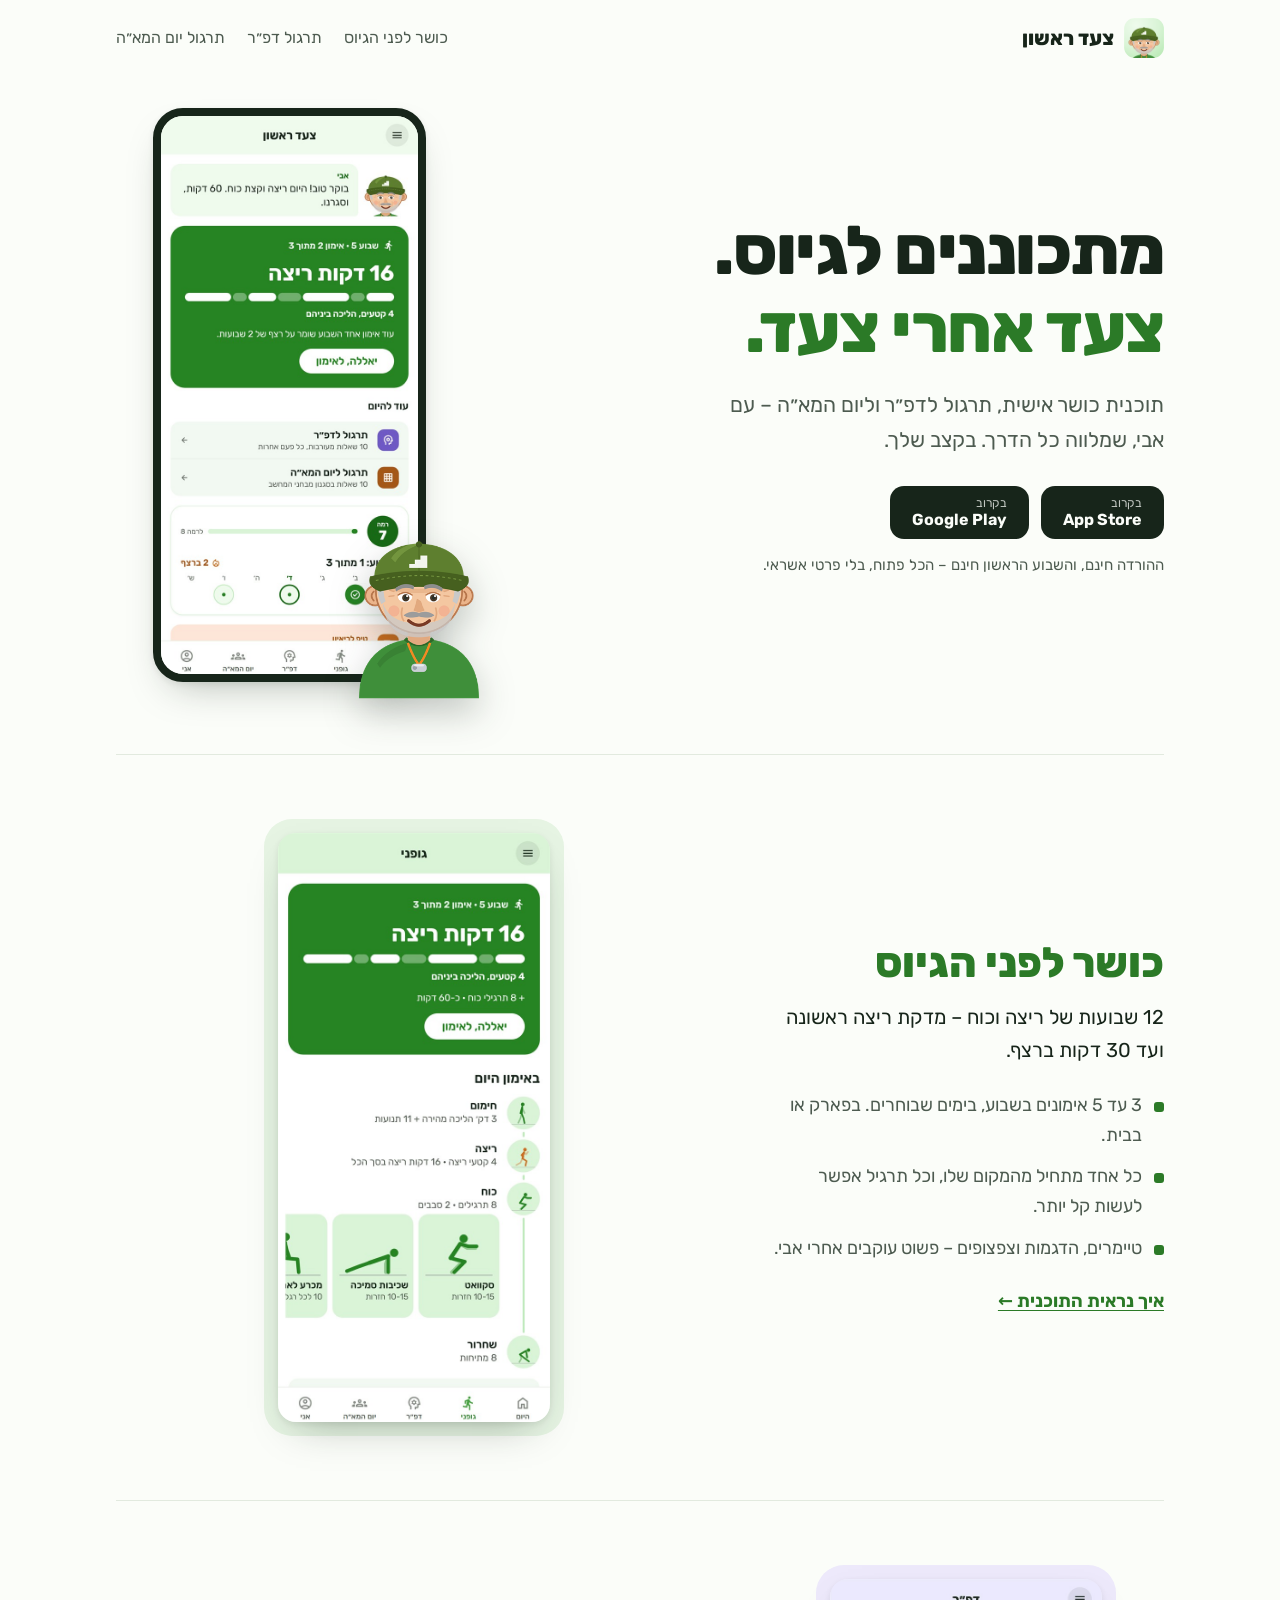
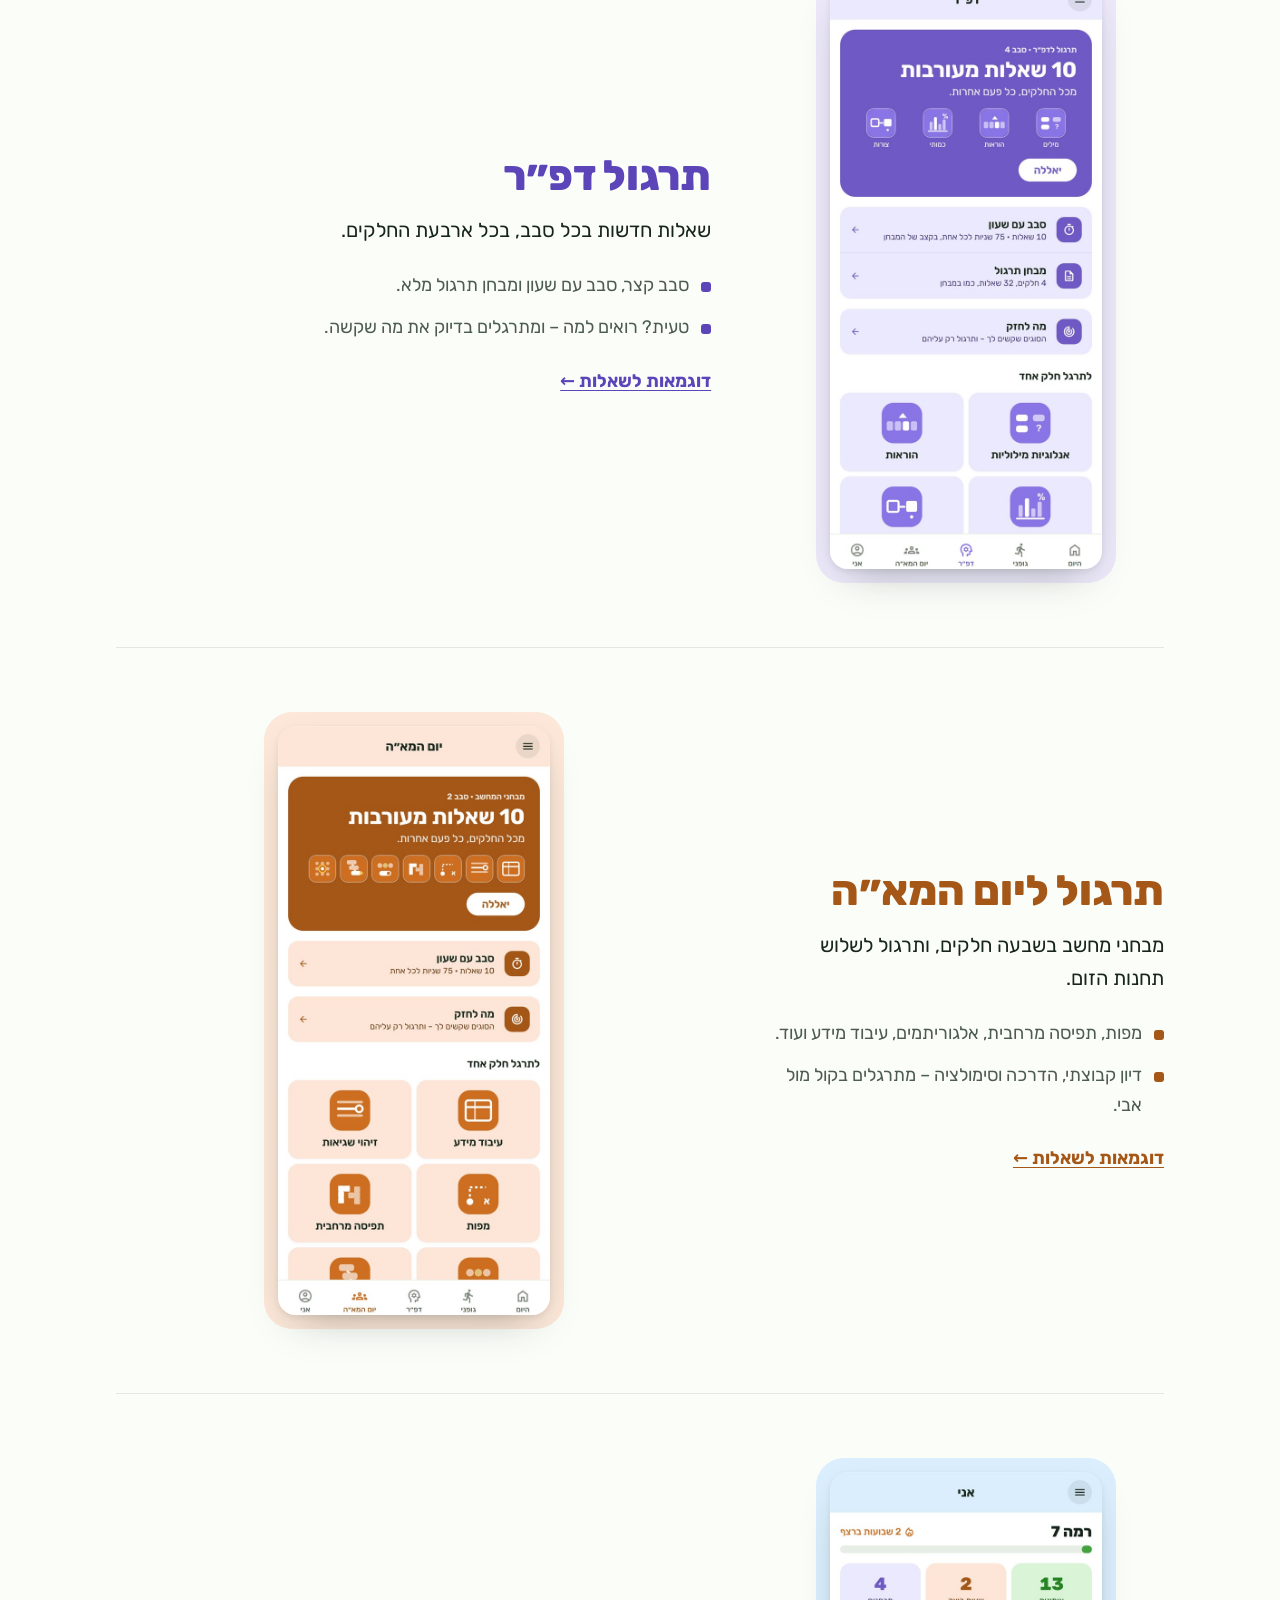
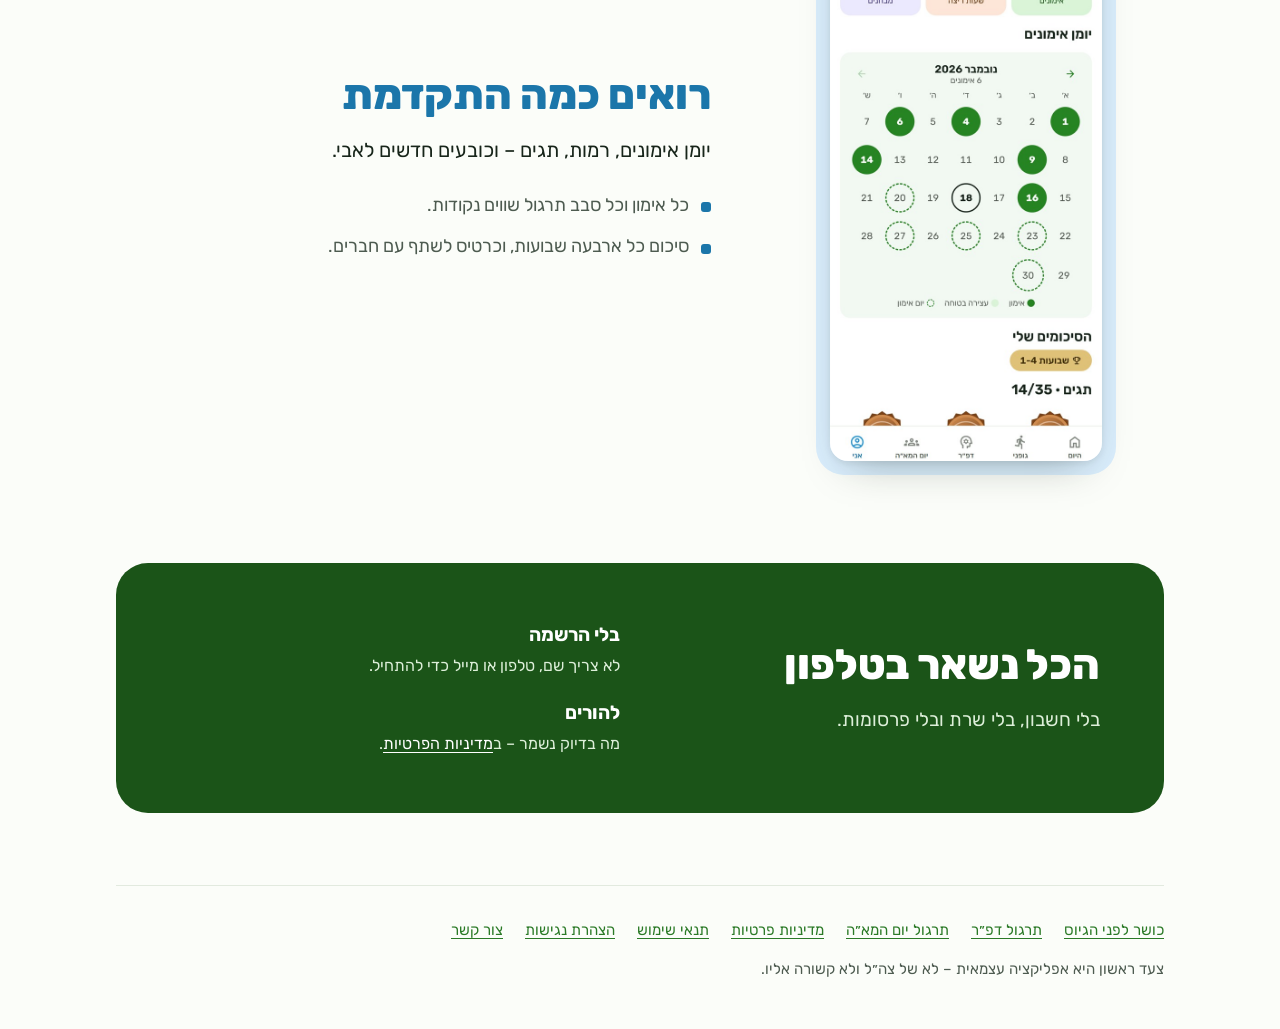
==== commit 33f31b8e: "Add files via upload" ====
--- a/index.html
+++ b/index.html
@@ -1,53 +1,137 @@
-<!doctype html>
-<!-- Generated from app/src/data/legal.ts by app/scripts/export-legal.ts – edit there, not here. -->
-<html lang="he" dir="rtl">
-<head>
-<meta charset="utf-8">
-<meta name="viewport" content="width=device-width, initial-scale=1">
-<title>מדיניות פרטיות – צעד ראשון</title>
-<link rel="preconnect" href="https://fonts.googleapis.com">
-<link href="https://fonts.googleapis.com/css2?family=Rubik:wght@400;700&display=swap" rel="stylesheet">
-<style>:root{--bg:#fbfaf7;--text:#1d1d1f;--muted:#5f6368;--line:#e4e1da;--accent:#2f6b4f}
-@media (prefers-color-scheme:dark){:root{--bg:#141414;--text:#ececec;--muted:#a0a0a0;--line:#2c2c2c;--accent:#7fc4a1}}
-*{box-sizing:border-box}body{margin:0;background:var(--bg);color:var(--text);font:17px/1.7 "Rubik",system-ui,sans-serif;overflow-wrap:anywhere}
-main{max-width:680px;margin:0 auto;padding:40px 16px 64px}h1{font-size:30px;line-height:1.2;margin:0 0 6px}
-h2{font-size:20px;margin:36px 0 8px}.meta{color:var(--muted);font-size:14px;margin:0 0 24px}.intro{font-size:18px}
-nav{display:flex;gap:20px;font-size:15px;padding-bottom:16px;border-bottom:1px solid var(--line);margin-bottom:28px}
-a{color:var(--accent)}ul{padding-inline-start:22px}li{margin:4px 0}footer{margin-top:48px;color:var(--muted);font-size:14px}</style>
-</head>
-<body>
-<main>
-<nav><a href="./">מדיניות פרטיות</a><a href="terms.html">תנאי שימוש</a><a href="accessibility.html">הצהרת נגישות</a></nav>
-<h1>מדיניות פרטיות</h1>
-<p class="meta">עודכן: 2026-11-03</p>
-<p class="intro">בקצרה: אין חשבון, אין שרת, ושום דבר שאתם עושים באפליקציה לא נשלח אלינו. כל המידע נשמר רק בטלפון שלכם. המסמך הזה מסביר בדיוק מה נשמר, למה, ואיך מוחקים.</p>
-<h2>מי אנחנו</h2>
-<p>״צעד ראשון״ היא אפליקציה עצמאית שעוזרת לבני ובנות נוער להתכונן לגיוס. האפליקציה מופעלת על ידי ליאון יעקב יהודה. היא לא של צה״ל, לא מטעמו ולא קשורה אליו.</p>
-<p>לשאלות על פרטיות: <a href="mailto:leonyehudazaadrishon@gmail.com">leonyehudazaadrishon@gmail.com</a>.</p>
-<h2>מה נשמר, ואיפה</h2>
-<p>כל המידע הבא נשמר רק בזיכרון של הטלפון שלכם, בתוך האפליקציה. אנחנו לא מקבלים אותו ולא יכולים לראות אותו:</p>
-<ul><li>בן או בת – כדי לכתוב לכם בעברית הנכונה.</li><li>תשובות שאלון האימון: רמת ריצה, ניסיון באימוני כוח, ציוד, ימי אימון, אורך אימון, ושעת התזכורת – אם הפעלתם תזכורת.</li><li>ההתקדמות: אימונים שבוצעו, רמה, תגים, כובעים של אבי, מספרי החזרות שרשמתם באימון (אם רשמתם), איך הרגיש כל אימון (קל / בדיוק / קשה מדי), גרסאות קלות או קשות של תרגילים שבחרתם, ותוצאות הבדיקות העצמיות שהזנתם (שכיבות סמיכה, פלאנק, מתח, דקות ריצה).</li><li>תרגולים: כמה תרגלתם, אילו תשובות היו נכונות, והרמה בכל חלק. לא נשמר מה אמרתם בתרגולים בקול.</li><li>הגדרות: תזכורות, צלילים, רטט, ואילו שלבים כבר מאחוריכם.</li></ul>
-<h2>מה אנחנו לא אוספים</h2>
-<ul><li>שם, טלפון, מייל, תמונות, אנשי קשר או מיקום (מייל – רק אם בחרתם לשלוח לנו אחד, ראו למטה).</li><li>פרטי בריאות: בדיקת הבריאות לפני בניית התוכנית (לב, כאב בחזה, סחרחורת, מחלה כרונית, פציעה, תרופות) לא נשמרת – לא התשובה ולא מה סימנתם. אם יש משהו, או אם משהו כואב באימון, האפליקציה ממליצה לפנות לרופא – ולא רושמת את זה.</li><li>אין פרסומות, אין כלי מעקב או אנליטיקס, ואין דיווח קריסות שנשלח אלינו.</li></ul>
-<h2>הקלטות</h2>
-<p>בתרגולי יום המא״ה אפשר להקליט את עצמכם ולשמוע אחר כך. ההקלטה נשמרת זמנית בטלפון ונמחקת כשיוצאים ממסך התרגול. היא לא נשלחת לשום מקום. הגישה למיקרופון מתבקשת רק כשלוחצים על הקלטה, ואפשר לסרב.</p>
-<h2>מה יוצא מהטלפון – רק כשאתם בוחרים</h2>
-<ul><li>שיתוף: כשלוחצים ״לשתף״ נפתח מסך השיתוף של הטלפון עם כרטיס או הודעה. אתם בוחרים למי ובאיזו אפליקציה, ומשם חלים התנאים של אותה אפליקציה (למשל וואטסאפ).</li><li>גיבוי: ״לשמור גיבוי״ יוצר קובץ עם ההתקדמות שלכם ופותח את מסך השיתוף. איפה הקובץ נשמר – אתם מחליטים. מי שמקבל את הקובץ יכול לראות את מה שבו.</li><li>קישורים: כפתורים כמו ״הלומדה הרשמית״ פותחים את אתר מתגייסים של צה״ל בדפדפן. משם חלה מדיניות הפרטיות של האתר.</li><li>מייל: ״לשלוח לנו הערה״ פותח את אפליקציית המייל שלכם עם הכתובת שלנו, גרסת האפליקציה וסוג הטלפון. אם תשלחו, נקבל את מה שכתבתם ואת כתובת המייל שלכם – רק כדי לענות, ולא נשתמש בהם לשום דבר אחר.</li></ul>
-<h2>תזכורות</h2>
-<p>התזכורות הן התראות מקומיות שהטלפון עצמו מתזמן – לא נשלחות משרת.</p>
-<h2>רכישות</h2>
-<p>רכישה מתבצעת רק דרך App Store או Google Play. אנחנו לא מקבלים פרטי כרטיס אשראי או פרטי תשלום. אם נוסיף שירות חיצוני לניהול רכישות, נפרט כאן מה הוא מקבל – לפני שהוא יופעל.</p>
-<h2>בני ובנות נוער</h2>
-<p>האפליקציה מיועדת לבני ובנות 16 ומעלה, לקראת הגיוס. מתחת לגיל 18 – כדאי שההורים יכירו אותה. בתפריט (☰ למעלה) יש עמוד ״להורים ופרטיות״ שאפשר לשלוח להם בלחיצה.</p>
-<h2>מחיקה וגישה למידע</h2>
-<p>המידע אצלכם, אז גם השליטה: את כל מה שנשמר רואים באפליקציה עצמה. מחיקת הכל – תפריט ☰ ← גיבוי ואיפוס ← איפוס הכל, או מחיקת האפליקציה מהטלפון. אנחנו לא מחזיקים עותק, ולכן גם לא נוכל לשחזר מידע שנמחק (אלא אם שמרתם גיבוי).</p>
-<h2>אבטחה</h2>
-<p>המידע נשמר בתוך האפליקציה, ומוגן על ידי האבטחה של הטלפון (קוד נעילה, הצפנת המכשיר). כדאי לשמור על נעילת מסך. קובץ גיבוי אינו מוצפן – שמרו אותו במקום שרק לכם יש גישה אליו.</p>
-<h2>שינויים במדיניות</h2>
-<p>אם האפליקציה תתחיל לאסוף או לשלוח מידע כלשהו נעדכן את המסמך הזה ונציג הודעה באפליקציה לפני שהשינוי יופעל – ותמיד עם אפשרות לוותר.</p>
-<h2>דין חל</h2>
-<p>על המדיניות חלים דיני מדינת ישראל, ובהם חוק הגנת הפרטיות.</p>
-<footer>צעד ראשון – אפליקציה עצמאית, לא של צה״ל ולא קשורה אליו.</footer>
-</main>
-</body>
-</html>
+<!doctype html>
+<!-- The promo site (hand-written): this page + workout-before-army / dapar-practice / yom-hamea-practice, style.css.
+     The legal pages beside it are generated by app/scripts/export-legal.ts. Facts must match the app. -->
+<html lang="he" dir="rtl">
+<head>
+<meta charset="utf-8">
+<meta name="viewport" content="width=device-width, initial-scale=1">
+<title>צעד ראשון – אפליקציה להכנה לגיוס: כושר, דפ״ר ויום המא״ה</title>
+<meta name="description" content="אפליקציה שעוזרת להתכונן לגיוס: תוכנית כושר הדרגתית של 12 שבועות, תרגול דפ״ר ותרגול ליום המא״ה – עם אבי, שמלווה כל הדרך. השבוע הראשון חינם.">
+<link rel="canonical" href="https://zaad-rishon.github.io/tzaad-rishon/">
+<meta name="theme-color" content="#2B7A27">
+<meta property="og:type" content="website">
+<meta property="og:locale" content="he_IL">
+<meta property="og:site_name" content="צעד ראשון">
+<meta property="og:title" content="צעד ראשון – הכנה לגיוס">
+<meta property="og:description" content="כושר, דפ״ר ויום המא״ה – בקצב שלך, עם אבי.">
+<meta property="og:url" content="https://zaad-rishon.github.io/tzaad-rishon/">
+<meta property="og:image" content="https://zaad-rishon.github.io/tzaad-rishon/img/og.png">
+<meta name="twitter:card" content="summary_large_image">
+<link rel="icon" type="image/png" href="img/favicon.png">
+<link rel="apple-touch-icon" href="img/icon-180.png">
+<link rel="preconnect" href="https://fonts.googleapis.com">
+<link rel="preconnect" href="https://fonts.gstatic.com" crossorigin>
+<link href="https://fonts.googleapis.com/css2?family=Rubik:wght@400;500;700;800&display=swap" rel="stylesheet">
+<link rel="stylesheet" href="style.css">
+<script type="application/ld+json">
+{
+  "@context": "https://schema.org",
+  "@type": "MobileApplication",
+  "name": "צעד ראשון – הכנה לגיוס",
+  "operatingSystem": "iOS, Android",
+  "applicationCategory": "HealthApplication",
+  "inLanguage": "he",
+  "description": "תוכנית כושר הדרגתית של 12 שבועות, תרגול דפ״ר ותרגול ליום המא״ה, עם המאמן אבי.",
+  "image": "https://zaad-rishon.github.io/tzaad-rishon/img/icon-512.png",
+  "url": "https://zaad-rishon.github.io/tzaad-rishon/",
+  "offers": { "@type": "Offer", "price": "0", "priceCurrency": "ILS" }
+}
+</script>
+</head>
+<body>
+<div class="wrap">
+  <header class="top">
+    <a class="brand" href="./"><img src="img/icon-180.png" alt="" width="40" height="40">צעד ראשון</a>
+    <nav aria-label="עמודים">
+      <a href="workout-before-army.html">כושר לפני הגיוס</a><a href="dapar-practice.html">תרגול דפ״ר</a><a href="yom-hamea-practice.html">תרגול יום המא״ה</a>
+    </nav>
+  </header>
+
+  <main>
+    <section class="hero">
+      <div>
+        <h1>מתכוננים לגיוס. <span>צעד אחרי צעד.</span></h1>
+        <p class="lead">תוכנית כושר אישית, תרגול לדפ״ר וליום המא״ה – עם אבי, שמלווה כל הדרך. בקצב שלך.</p>
+        <div class="stores">
+          <span class="btn"><small>בקרוב</small>App Store</span>
+          <span class="btn"><small>בקרוב</small>Google Play</span>
+        </div>
+        <p class="note">ההורדה חינם, והשבוע הראשון חינם – הכל פתוח, בלי פרטי אשראי.</p>
+      </div>
+      <div class="stage">
+        <img class="phone" src="img/today.jpg" alt="המסך הראשי של צעד ראשון: האימון של היום, תרגול לדפ״ר וליום המא״ה, והשבוע במבט אחד" width="600" height="1300">
+        <img class="avi" src="img/avi.png" alt="אבי, המאמן של האפליקציה" width="360" height="360">
+      </div>
+    </section>
+
+    <section class="feature fit">
+      <div class="shot"><img src="img/workout.jpg" alt="מסך הכושר: האימון של היום, הריצה ומסלול 12 השבועות" width="600" height="1300" loading="lazy"></div>
+      <div>
+        <h2>כושר לפני הגיוס</h2>
+        <p class="say">12 שבועות של ריצה וכוח – מדקת ריצה ראשונה ועד 30 דקות ברצף.</p>
+        <ul class="dots">
+          <li>3 עד 5 אימונים בשבוע, בימים שבוחרים. בפארק או בבית.</li>
+          <li>כל אחד מתחיל מהמקום שלו, וכל תרגיל אפשר לעשות קל יותר.</li>
+          <li>טיימרים, הדגמות וצפצופים – פשוט עוקבים אחרי אבי.</li>
+        </ul>
+        <a class="more" href="workout-before-army.html">איך נראית התוכנית ←</a>
+      </div>
+    </section>
+
+    <section class="feature dapar">
+      <div class="shot"><img src="img/tzav.jpg" alt="מסך תרגול הדפ״ר: סבב מעורב, סבב עם שעון, מבחן תרגול ותרגול לפי חלק" width="600" height="1300" loading="lazy"></div>
+      <div>
+        <h2>תרגול דפ״ר</h2>
+        <p class="say">שאלות חדשות בכל סבב, בכל ארבעת החלקים.</p>
+        <ul class="dots">
+          <li>סבב קצר, סבב עם שעון ומבחן תרגול מלא.</li>
+          <li>טעית? רואים למה – ומתרגלים בדיוק את מה שקשה.</li>
+        </ul>
+        <a class="more" href="dapar-practice.html">דוגמאות לשאלות ←</a>
+      </div>
+    </section>
+
+    <section class="feature yom">
+      <div class="shot"><img src="img/yom.jpg" alt="מסך התרגול ליום המא״ה: מבחני המחשב, תרגול לפי חלק ותחנות הזום" width="600" height="1300" loading="lazy"></div>
+      <div>
+        <h2>תרגול ליום המא״ה</h2>
+        <p class="say">מבחני מחשב בשבעה חלקים, ותרגול לשלוש תחנות הזום.</p>
+        <ul class="dots">
+          <li>מפות, תפיסה מרחבית, אלגוריתמים, עיבוד מידע ועוד.</li>
+          <li>דיון קבוצתי, הדרכה וסימולציה – מתרגלים בקול מול אבי.</li>
+        </ul>
+        <a class="more" href="yom-hamea-practice.html">דוגמאות לשאלות ←</a>
+      </div>
+    </section>
+
+    <section class="feature me">
+      <div class="shot"><img src="img/me.jpg" alt="מסך ההתקדמות: אימונים, שעות ריצה, יומן אימונים ותגים" width="600" height="1300" loading="lazy"></div>
+      <div>
+        <h2>רואים כמה התקדמת</h2>
+        <p class="say">יומן אימונים, רמות, תגים – וכובעים חדשים לאבי.</p>
+        <ul class="dots">
+          <li>כל אימון וכל סבב תרגול שווים נקודות.</li>
+          <li>סיכום כל ארבעה שבועות, וכרטיס לשתף עם חברים.</li>
+        </ul>
+      </div>
+    </section>
+
+    <section class="band">
+      <div>
+        <h2>הכל נשאר בטלפון</h2>
+        <p>בלי חשבון, בלי שרת ובלי פרסומות.</p>
+      </div>
+      <dl>
+        <div><dt>בלי הרשמה</dt><dd>לא צריך שם, טלפון או מייל כדי להתחיל.</dd></div>
+        <div><dt>להורים</dt><dd>מה בדיוק נשמר – ב<a href="privacy.html">מדיניות הפרטיות</a>.</dd></div>
+      </dl>
+    </section>
+  </main>
+
+  <footer>
+    <nav aria-label="מידע"><a href="workout-before-army.html">כושר לפני הגיוס</a><a href="dapar-practice.html">תרגול דפ״ר</a><a href="yom-hamea-practice.html">תרגול יום המא״ה</a><a href="privacy.html">מדיניות פרטיות</a><a href="terms.html">תנאי שימוש</a><a href="accessibility.html">הצהרת נגישות</a><a href="mailto:leonyehudazaadrishon@gmail.com">צור קשר</a></nav>
+    <p>צעד ראשון היא אפליקציה עצמאית – לא של צה״ל ולא קשורה אליו.</p>
+  </footer>
+</div>
+</body>
+</html>
--- a/style.css
+++ b/style.css
@@ -0,0 +1,110 @@
+/* The promo site (index.html + the three topic pages). The legal pages carry their own small CSS (export-legal.ts). */
+:root{
+  --bg:#FBFDF9;--surface:#FFFFFF;--text:#17251A;--muted:#4D5B50;--line:#E2EADF;
+  --green:#2B7A27;--green-deep:#1B5418;--green-soft:#E6F4E3;
+  --purple:#5B45B8;--purple-soft:#EDE9FB;
+  --orange:#A55717;--orange-soft:#FCE7D8;
+  --sky:#1B76AA;--sky-soft:#DAEEFD;
+  --shadow:0 18px 40px -18px rgba(23,37,26,.35),0 2px 6px rgba(23,37,26,.08);
+}
+@media (prefers-color-scheme:dark){:root:not([data-theme="light"]){
+  --bg:#0F1511;--surface:#18201A;--text:#ECF2EC;--muted:#A9B7AB;--line:#26322A;
+  --green:#7FCB78;--green-deep:#1F3A1D;--green-soft:#1B2B1C;
+  --purple:#B3A5F0;--purple-soft:#221D38;--orange:#F0A86B;--orange-soft:#33231A;--sky:#8BCDFA;--sky-soft:#13283A;
+  --shadow:0 18px 40px -18px rgba(0,0,0,.7),0 2px 6px rgba(0,0,0,.4);
+}}
+*{box-sizing:border-box}
+html{scroll-behavior:smooth}
+@media (prefers-reduced-motion:reduce){html{scroll-behavior:auto}}
+body{margin:0;background:var(--bg);color:var(--text);font:18px/1.65 "Rubik",system-ui,sans-serif;-webkit-font-smoothing:antialiased;overflow-x:hidden}
+::selection{background:var(--green);color:#fff}
+a{color:var(--green);text-underline-offset:3px}
+a:focus-visible,summary:focus-visible{outline:3px solid var(--green);outline-offset:3px;border-radius:10px}
+img{display:block;max-width:100%;height:auto}
+.wrap{max-width:1080px;margin:0 auto;padding:0 16px}
+h1,h2,h3{line-height:1.15;text-wrap:balance;margin:0}
+p{margin:0}
+
+/* Header */
+.top{display:flex;align-items:center;justify-content:space-between;gap:16px;padding:18px 0}
+.brand{display:flex;align-items:center;gap:10px;font-weight:800;font-size:20px;color:var(--text);text-decoration:none;flex:none}
+.brand img{width:40px;height:40px;border-radius:11px}
+.top nav{display:flex;flex-wrap:wrap;justify-content:flex-end;gap:6px 22px;font-size:16px}
+.top nav a{color:var(--muted);text-decoration:none}
+.top nav a:hover,.top nav a[aria-current]{color:var(--text)}
+@media (max-width:640px){.top nav{display:none}}
+
+/* Store buttons – "בקרוב" until the app is live, then the official badges */
+.stores{display:flex;flex-wrap:wrap;gap:12px;margin-top:28px}
+.btn{display:inline-flex;flex-direction:column;justify-content:center;padding:10px 22px;border-radius:14px;font-weight:700;font-size:16px;line-height:1.2;background:var(--text);color:var(--bg);text-decoration:none}
+.btn small{font-weight:400;font-size:12px;opacity:.75}
+.note{font-size:15px;color:var(--muted);margin-top:14px}
+
+/* Home hero */
+.hero{display:grid;grid-template-columns:1.1fr .9fr;gap:40px;align-items:center;padding:32px 0 72px}
+.hero h1{font-size:clamp(40px,6.2vw,68px);font-weight:800;letter-spacing:-.02em}
+.hero h1 span{color:var(--green)}
+.hero .lead{font-size:clamp(18px,2.2vw,21px);color:var(--muted);margin-top:20px;max-width:34ch}
+.stage{position:relative;justify-self:center;width:min(100%,380px)}
+.stage .phone{width:72%;margin-inline-start:auto;border-radius:30px;border:8px solid #17251A;box-shadow:var(--shadow);background:#fff}
+.stage .avi{position:absolute;width:52%;bottom:-24px;inset-inline-end:44%;filter:drop-shadow(0 14px 18px rgba(23,37,26,.25))}
+@media (max-width:820px){.hero{grid-template-columns:1fr;gap:56px;padding-top:12px}.stage{width:min(100%,330px)}}
+
+/* Feature rows – alternate sides, each in its tab's colour */
+.feature{display:grid;grid-template-columns:.8fr 1.2fr;gap:56px;align-items:center;padding:64px 0;border-top:1px solid var(--line)}
+.feature:nth-of-type(even) .shot{order:2}
+.shot{justify-self:center;width:min(100%,300px);border-radius:28px;padding:14px;background:var(--tone-soft)}
+.shot img{border-radius:18px;box-shadow:var(--shadow)}
+.feature h2{font-size:clamp(30px,4vw,42px);font-weight:800;color:var(--tone)}
+.feature .say{font-size:20px;margin-top:14px;max-width:38ch}
+.dots{list-style:none;padding:0;margin:24px 0 0;display:grid;gap:12px;max-width:46ch}
+.dots li{position:relative;padding-inline-start:22px;color:var(--muted)}
+.dots li strong{color:var(--text)}
+.dots li::before{content:"";position:absolute;inset-inline-start:0;top:.62em;width:10px;height:10px;border-radius:3px;background:var(--tone,var(--green))}
+.more{display:inline-block;margin-top:24px;font-weight:700;color:var(--tone)}
+.fine{font-size:15px;color:var(--muted);margin-top:22px;max-width:52ch}
+.fit{--tone:var(--green);--tone-soft:var(--green-soft)}
+.dapar{--tone:var(--purple);--tone-soft:var(--purple-soft)}
+.yom{--tone:var(--orange);--tone-soft:var(--orange-soft)}
+.me{--tone:var(--sky);--tone-soft:var(--sky-soft)}
+@media (max-width:820px){.feature{grid-template-columns:1fr;gap:32px;padding:48px 0}.feature:nth-of-type(even) .shot{order:0}.shot{width:min(100%,260px)}}
+
+/* Coloured band (privacy on the home page, the download call on topic pages) */
+.band{background:var(--green-deep);color:#fff;border-radius:32px;padding:56px clamp(24px,5vw,64px);margin:24px 0 72px;display:grid;grid-template-columns:1fr 1fr;gap:40px;align-items:center}
+.band h2{font-size:clamp(30px,4vw,42px);font-weight:800}
+.band p{color:#DDEFD9;margin-top:14px;font-size:19px}
+.band dl{margin:0;display:grid;gap:18px}
+.band dt{font-weight:700;font-size:19px}
+.band dd{margin:2px 0 0;color:#DDEFD9;font-size:16px}
+.band a{color:#fff}
+.band .btn{background:#fff;color:#17251A}
+.band .note{color:#DDEFD9}
+@media (max-width:820px){.band{grid-template-columns:1fr}}
+
+/* Topic pages */
+.page-head{display:grid;grid-template-columns:1.3fr .7fr;gap:40px;align-items:center;padding:24px 0 56px}
+.page-head h1{font-size:clamp(36px,5.4vw,58px);font-weight:800;letter-spacing:-.02em;color:var(--tone)}
+.page-head .lead{font-size:clamp(18px,2.2vw,21px);color:var(--muted);margin-top:18px;max-width:42ch}
+@media (max-width:820px){.page-head{grid-template-columns:1fr;gap:36px}}
+.prose{max-width:720px;padding:8px 0 40px}
+.prose h2{font-size:clamp(26px,3.4vw,34px);font-weight:800;margin:48px 0 12px}
+.prose h3{font-size:21px;margin:28px 0 8px}
+.prose p{margin:0 0 14px}
+.prose .dots{margin:12px 0 18px}
+table.plan{width:100%;border-collapse:collapse;margin:16px 0 8px;font-variant-numeric:tabular-nums;font-size:17px}
+table.plan th,table.plan td{text-align:start;padding:10px 12px;border-bottom:1px solid var(--line)}
+table.plan th{font-weight:700;color:var(--muted);font-size:15px}
+.q{background:var(--surface);border:1px solid var(--line);border-radius:22px;padding:22px 24px;margin:16px 0}
+.q .kind{font-size:14px;font-weight:700;color:var(--tone)}
+.q .ask{font-size:19px;font-weight:500;margin-top:6px}
+.q ol{margin:12px 0 0;padding-inline-start:24px;display:grid;gap:4px}
+.q pre{font:inherit;font-variant-numeric:tabular-nums;background:var(--tone-soft);border-radius:12px;padding:10px 14px;margin:12px 0 0;white-space:pre-wrap}
+.q details{margin-top:14px}
+.q summary{cursor:pointer;font-weight:700;color:var(--tone)}
+.q details p{margin-top:8px;color:var(--muted)}
+.faq details{border-bottom:1px solid var(--line);padding:14px 0}
+.faq summary{cursor:pointer;font-weight:700;font-size:19px}
+.faq details p{margin-top:8px;color:var(--muted)}
+
+footer{border-top:1px solid var(--line);padding:32px 0 48px;color:var(--muted);font-size:15px}
+footer nav{display:flex;flex-wrap:wrap;gap:8px 22px;margin-bottom:14px}
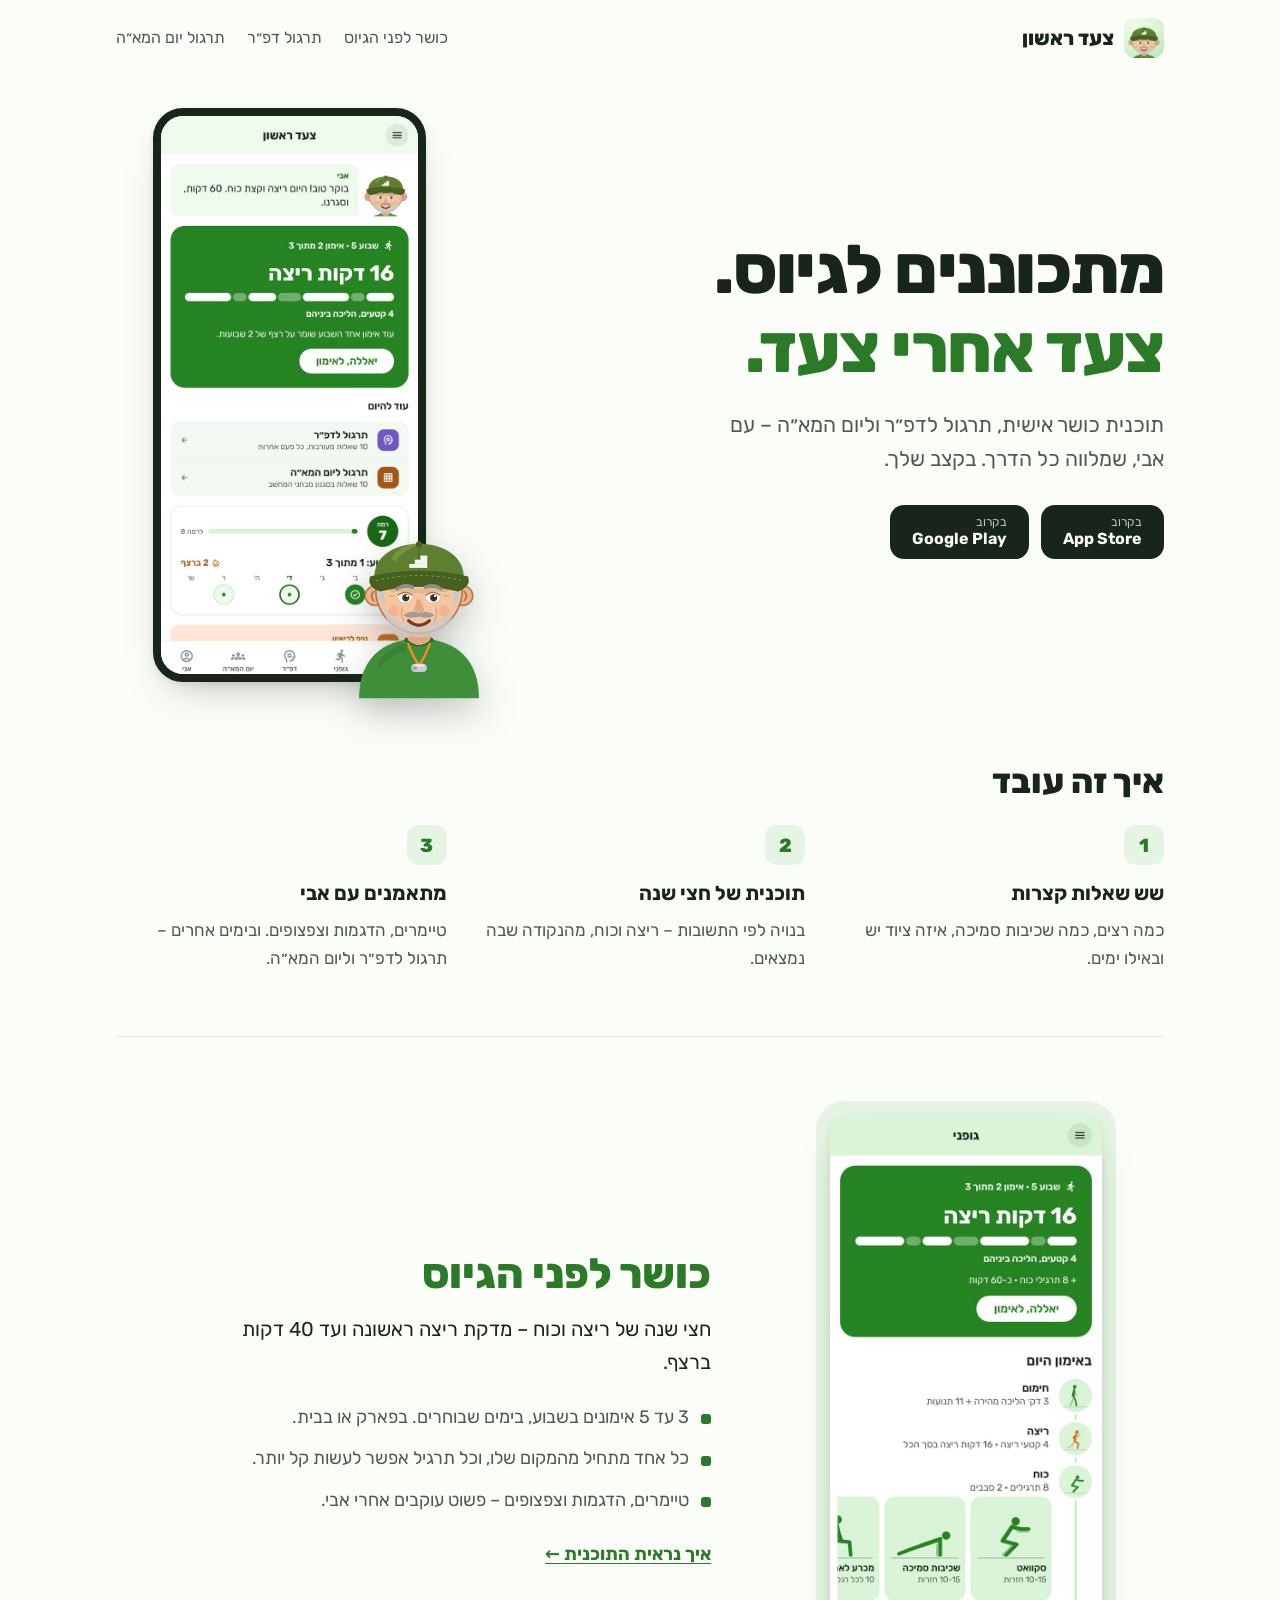
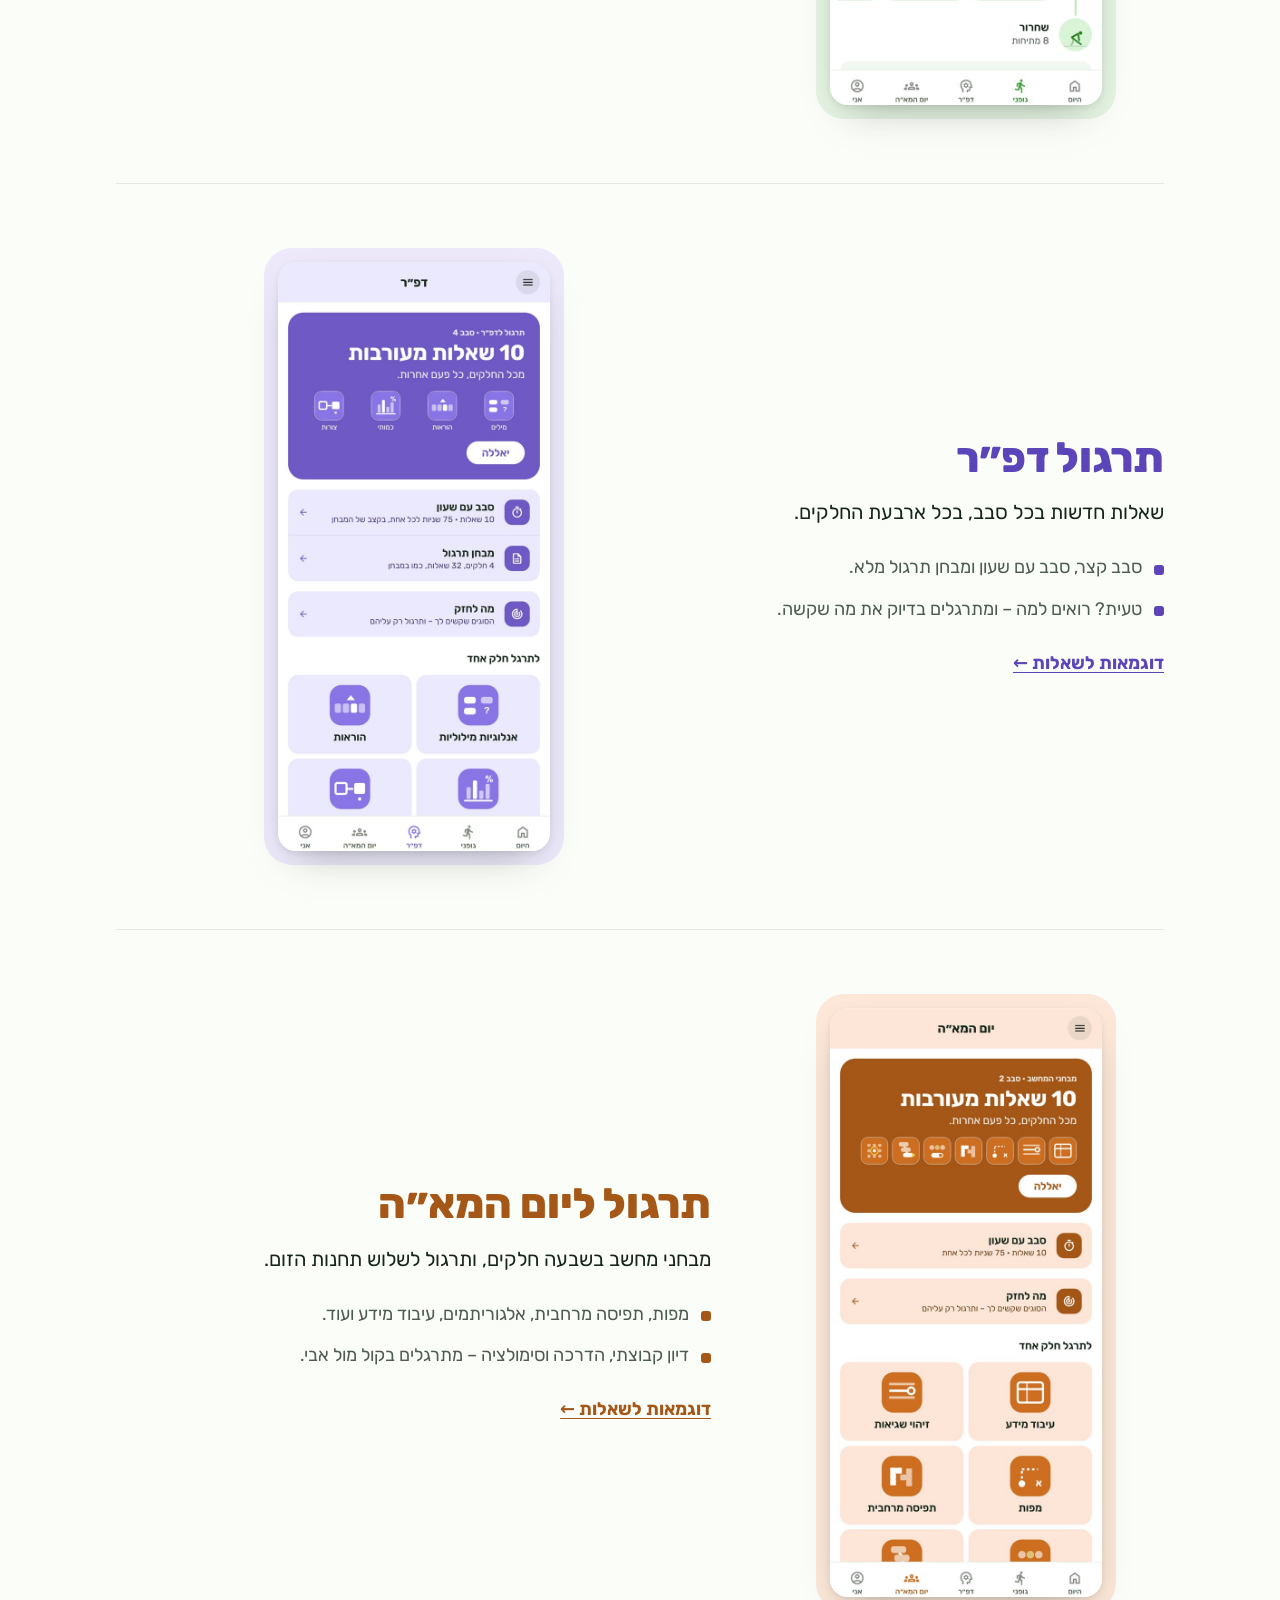
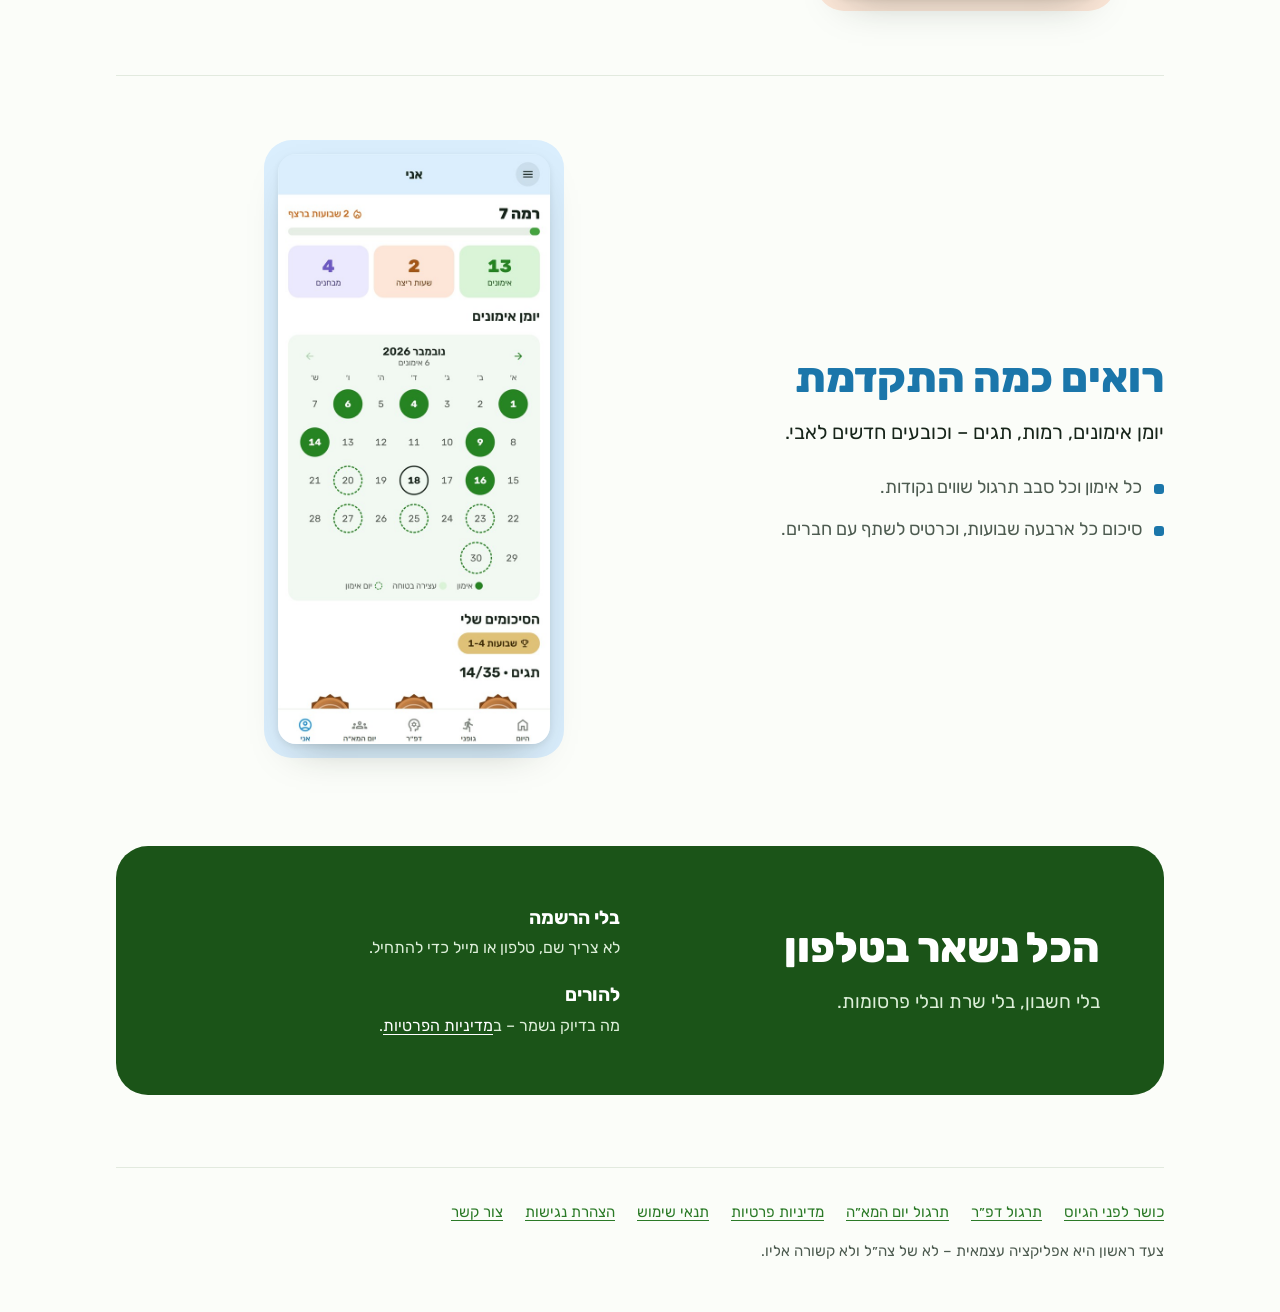
==== commit cdbb960d: "Add files via upload" ====
--- a/index.html
+++ b/index.html
@@ -6,7 +6,7 @@
 <meta charset="utf-8">
 <meta name="viewport" content="width=device-width, initial-scale=1">
 <title>צעד ראשון – אפליקציה להכנה לגיוס: כושר, דפ״ר ויום המא״ה</title>
-<meta name="description" content="אפליקציה שעוזרת להתכונן לגיוס: תוכנית כושר הדרגתית של 12 שבועות, תרגול דפ״ר ותרגול ליום המא״ה – עם אבי, שמלווה כל הדרך. השבוע הראשון חינם.">
+<meta name="description" content="אפליקציה שעוזרת להתכונן לגיוס: תוכנית כושר הדרגתית של חצי שנה, תרגול דפ״ר ותרגול ליום המא״ה – עם אבי, שמלווה כל הדרך.">
 <link rel="canonical" href="https://zaad-rishon.github.io/tzaad-rishon/">
 <meta name="theme-color" content="#2B7A27">
 <meta property="og:type" content="website">
@@ -31,10 +31,9 @@
   "operatingSystem": "iOS, Android",
   "applicationCategory": "HealthApplication",
   "inLanguage": "he",
-  "description": "תוכנית כושר הדרגתית של 12 שבועות, תרגול דפ״ר ותרגול ליום המא״ה, עם המאמן אבי.",
+  "description": "תוכנית כושר הדרגתית של חצי שנה, תרגול דפ״ר ותרגול ליום המא״ה, עם המאמן אבי.",
   "image": "https://zaad-rishon.github.io/tzaad-rishon/img/icon-512.png",
-  "url": "https://zaad-rishon.github.io/tzaad-rishon/",
-  "offers": { "@type": "Offer", "price": "0", "priceCurrency": "ILS" }
+  "url": "https://zaad-rishon.github.io/tzaad-rishon/"
 }
 </script>
 </head>
@@ -56,7 +55,6 @@
           <span class="btn"><small>בקרוב</small>App Store</span>
           <span class="btn"><small>בקרוב</small>Google Play</span>
         </div>
-        <p class="note">ההורדה חינם, והשבוע הראשון חינם – הכל פתוח, בלי פרטי אשראי.</p>
       </div>
       <div class="stage">
         <img class="phone" src="img/today.jpg" alt="המסך הראשי של צעד ראשון: האימון של היום, תרגול לדפ״ר וליום המא״ה, והשבוע במבט אחד" width="600" height="1300">
@@ -64,11 +62,20 @@
       </div>
     </section>
 
+    <section class="how" aria-labelledby="how">
+      <h2 id="how">איך זה עובד</h2>
+      <ol>
+        <li><strong>שש שאלות קצרות</strong><span>כמה רצים, כמה שכיבות סמיכה, איזה ציוד יש ובאילו ימים.</span></li>
+        <li><strong>תוכנית של חצי שנה</strong><span>בנויה לפי התשובות – ריצה וכוח, מהנקודה שבה נמצאים.</span></li>
+        <li><strong>מתאמנים עם אבי</strong><span>טיימרים, הדגמות וצפצופים. ובימים אחרים – תרגול לדפ״ר וליום המא״ה.</span></li>
+      </ol>
+    </section>
+
     <section class="feature fit">
-      <div class="shot"><img src="img/workout.jpg" alt="מסך הכושר: האימון של היום, הריצה ומסלול 12 השבועות" width="600" height="1300" loading="lazy"></div>
+      <div class="shot"><img src="img/workout.jpg" alt="מסך הכושר: האימון של היום, הריצה ומסלול האימונים" width="600" height="1300" loading="lazy"></div>
       <div>
         <h2>כושר לפני הגיוס</h2>
-        <p class="say">12 שבועות של ריצה וכוח – מדקת ריצה ראשונה ועד 30 דקות ברצף.</p>
+        <p class="say">חצי שנה של ריצה וכוח – מדקת ריצה ראשונה ועד 40 דקות ברצף.</p>
         <ul class="dots">
           <li>3 עד 5 אימונים בשבוע, בימים שבוחרים. בפארק או בבית.</li>
           <li>כל אחד מתחיל מהמקום שלו, וכל תרגיל אפשר לעשות קל יותר.</li>
--- a/style.css
+++ b/style.css
@@ -49,6 +49,15 @@
 .stage .phone{width:72%;margin-inline-start:auto;border-radius:30px;border:8px solid #17251A;box-shadow:var(--shadow);background:#fff}
 .stage .avi{position:absolute;width:52%;bottom:-24px;inset-inline-end:44%;filter:drop-shadow(0 14px 18px rgba(23,37,26,.25))}
 @media (max-width:820px){.hero{grid-template-columns:1fr;gap:56px;padding-top:12px}.stage{width:min(100%,330px)}}
+
+/* How it works – three steps in order (the sequence is the point, so they're numbered) */
+.how{padding:8px 0 64px}
+.how h2{font-size:clamp(26px,3.4vw,34px);font-weight:800}
+.how ol{list-style:none;counter-reset:step;padding:0;margin:24px 0 0;display:grid;grid-template-columns:repeat(3,minmax(0,1fr));gap:28px}
+.how li{counter-increment:step;display:grid;align-content:start;gap:6px;color:var(--muted);font-size:17px}
+.how li::before{content:counter(step);display:grid;place-items:center;width:40px;height:40px;border-radius:12px;background:var(--green-soft);color:var(--green);font-weight:800;font-size:19px;margin-bottom:6px}
+.how li strong{color:var(--text);font-size:20px}
+@media (max-width:820px){.how ol{grid-template-columns:1fr;gap:22px}}
 
 /* Feature rows – alternate sides, each in its tab's colour */
 .feature{display:grid;grid-template-columns:.8fr 1.2fr;gap:56px;align-items:center;padding:64px 0;border-top:1px solid var(--line)}
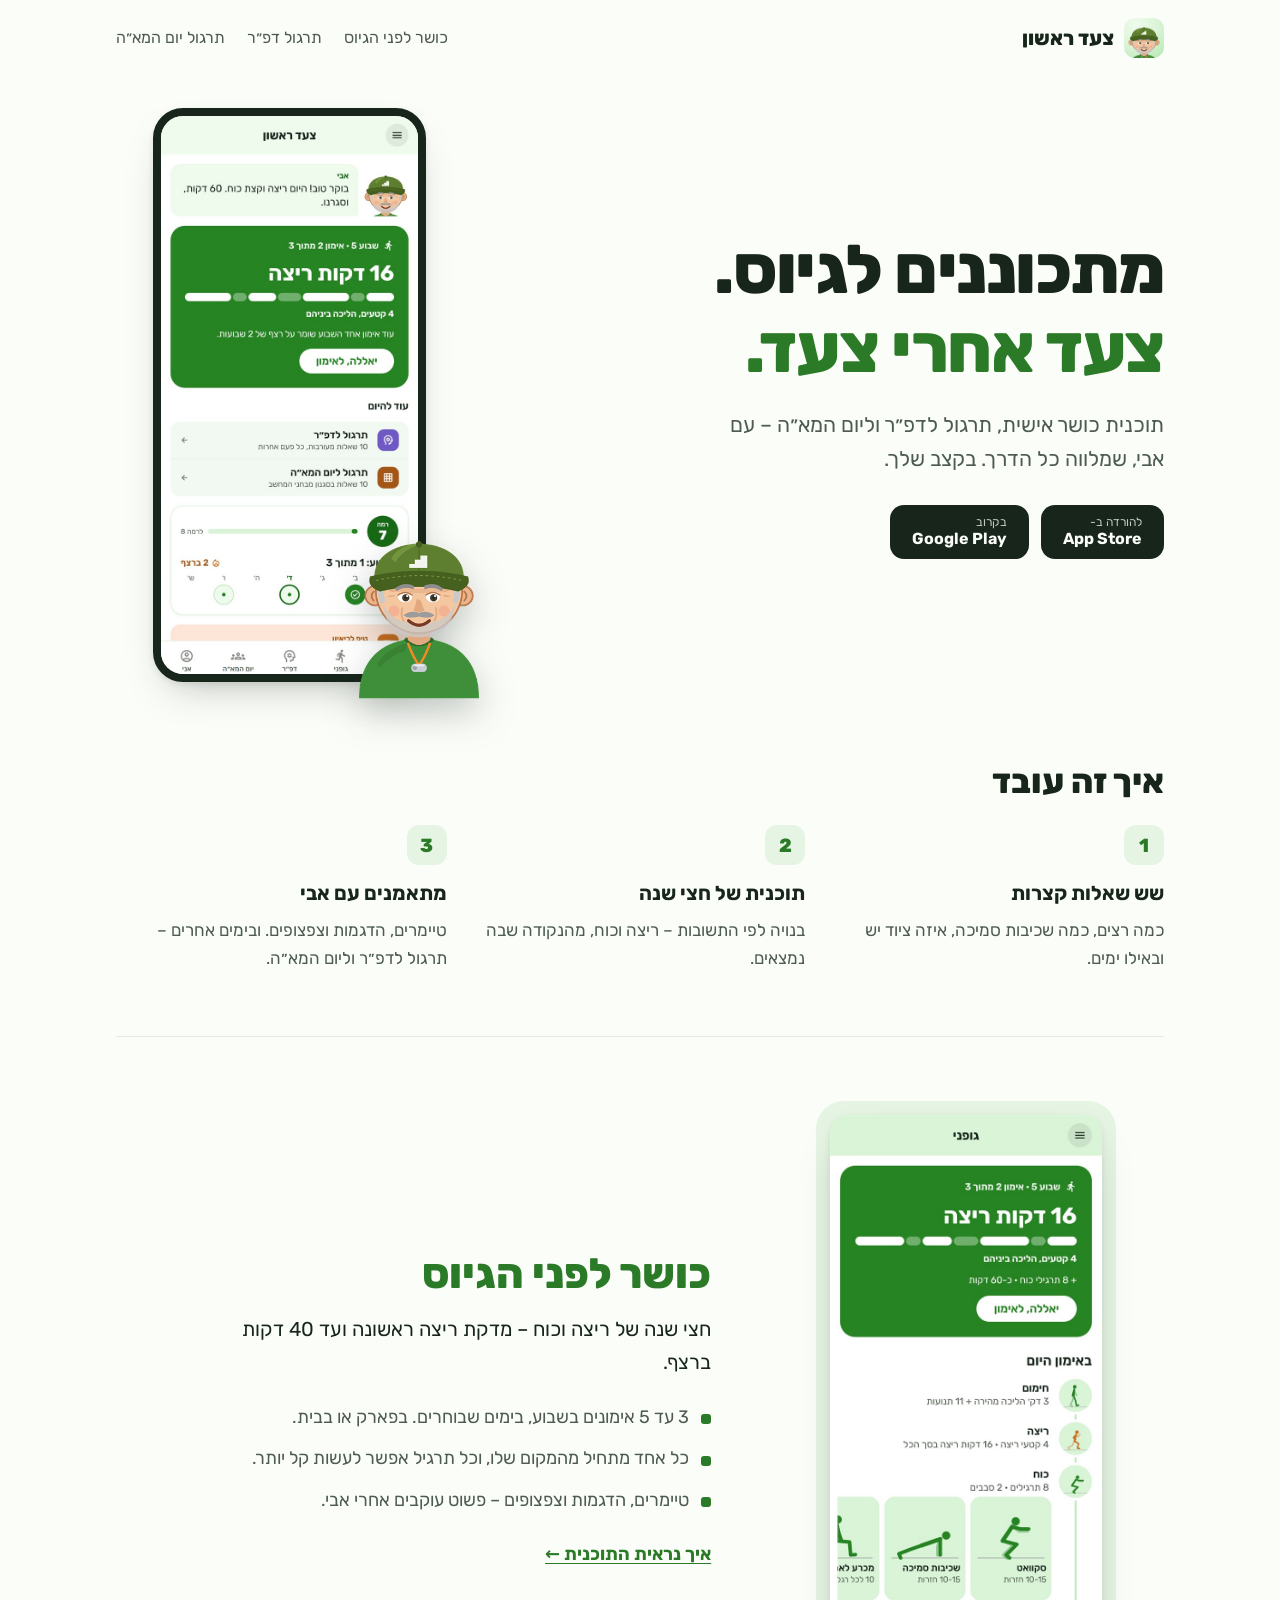
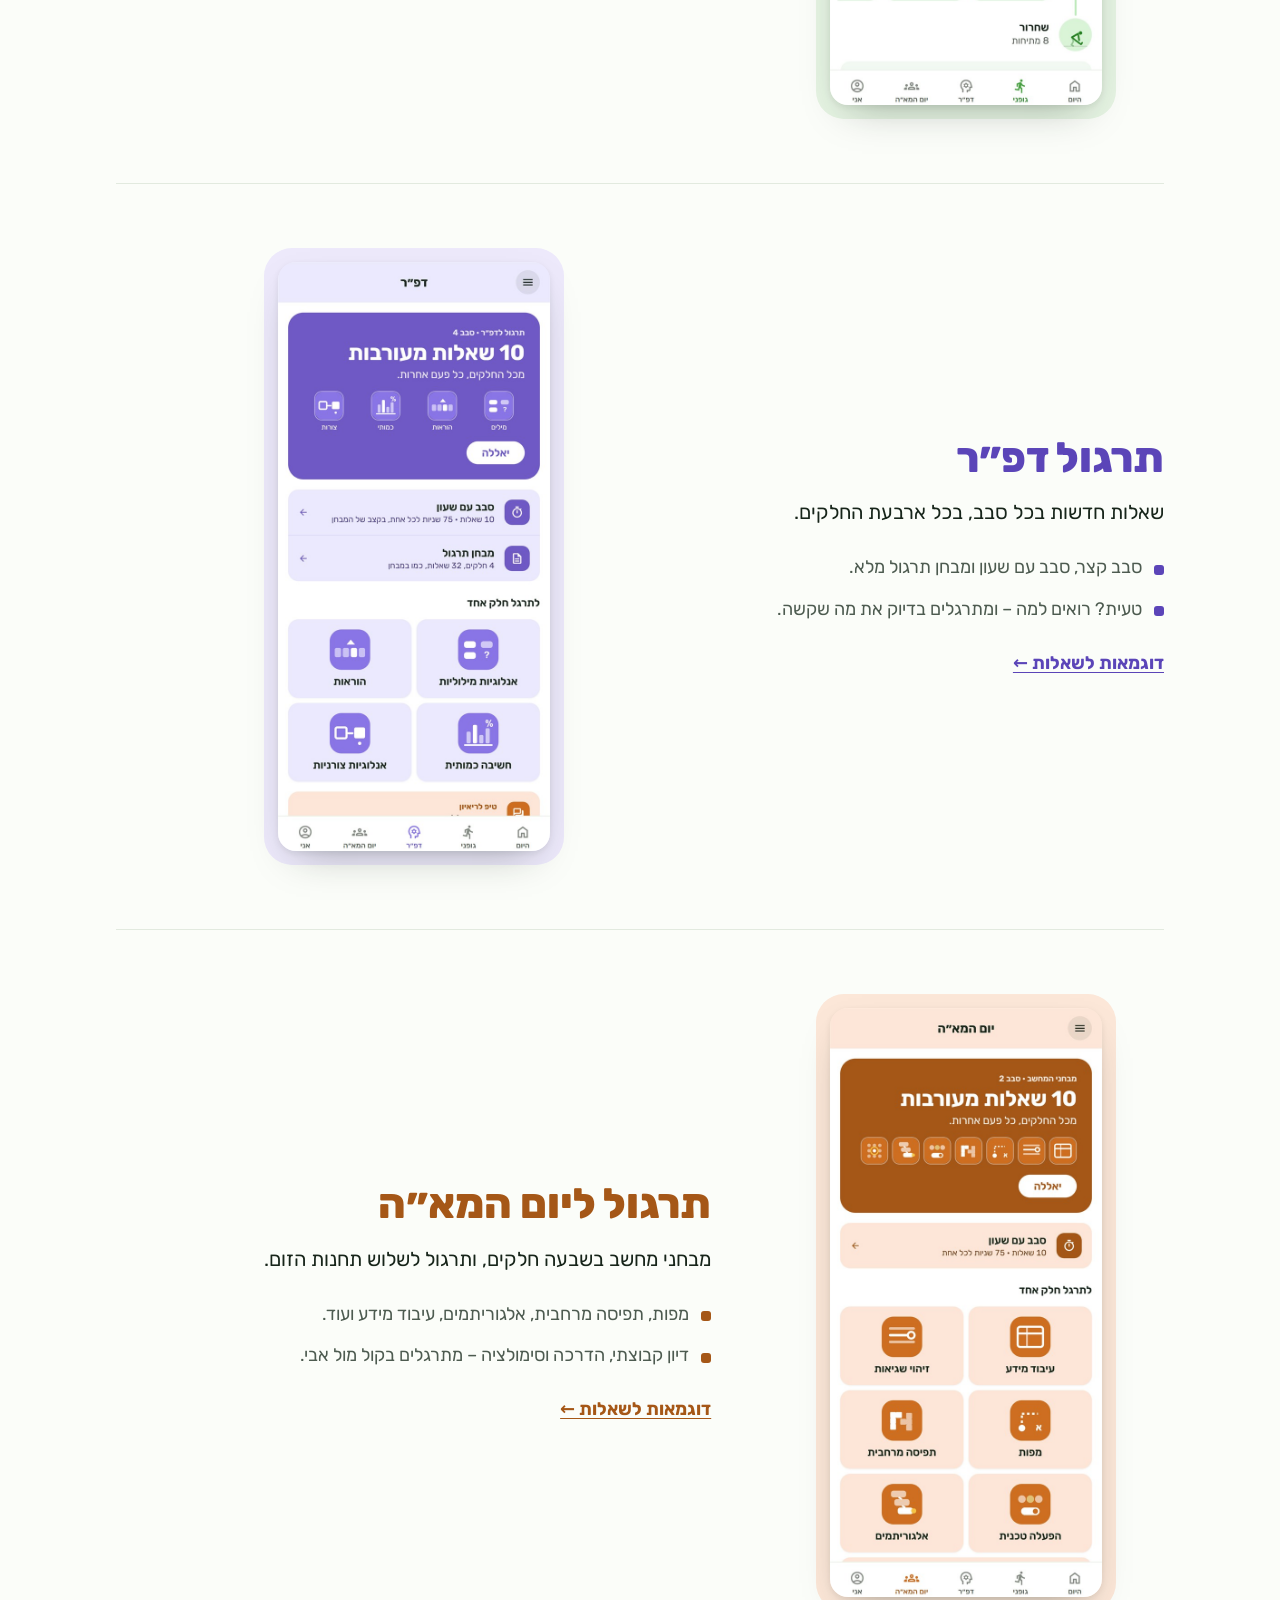
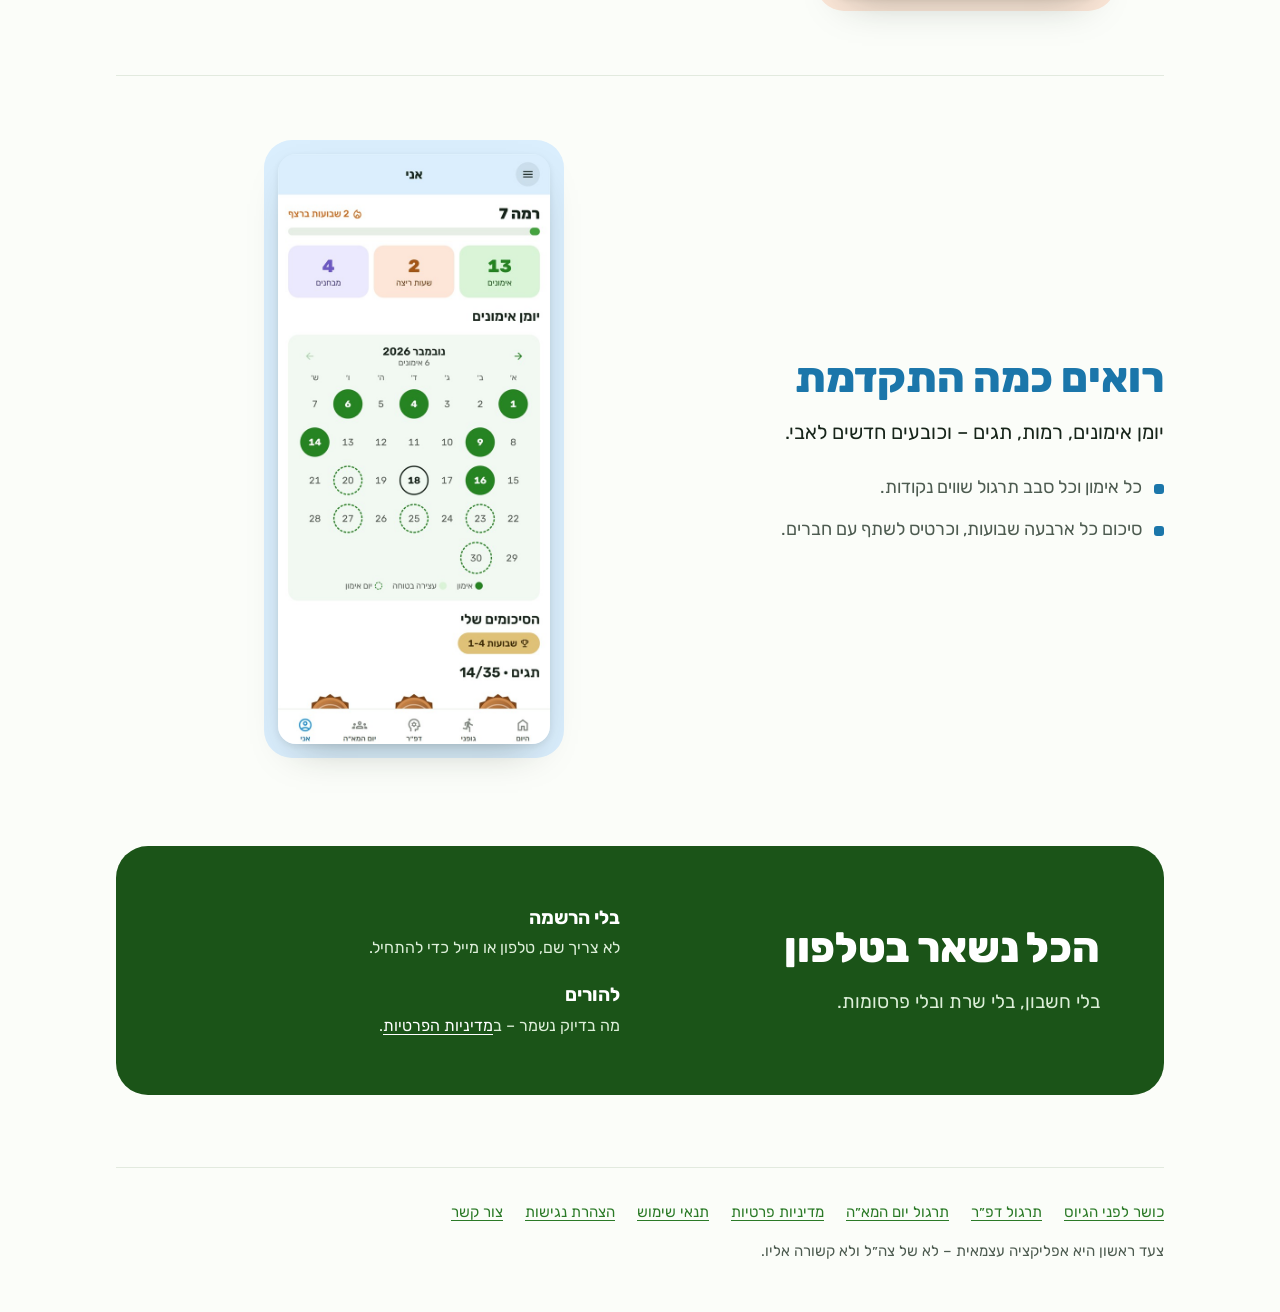
==== commit 58c405f8: "App Store buttons link to the live app" ====
--- a/index.html
+++ b/index.html
@@ -52,7 +52,7 @@
         <h1>מתכוננים לגיוס. <span>צעד אחרי צעד.</span></h1>
         <p class="lead">תוכנית כושר אישית, תרגול לדפ״ר וליום המא״ה – עם אבי, שמלווה כל הדרך. בקצב שלך.</p>
         <div class="stores">
-          <span class="btn"><small>בקרוב</small>App Store</span>
+          <a class="btn" href="https://apps.apple.com/il/app/id6831977416"><small>להורדה ב-</small>App Store</a>
           <span class="btn"><small>בקרוב</small>Google Play</span>
         </div>
       </div>
